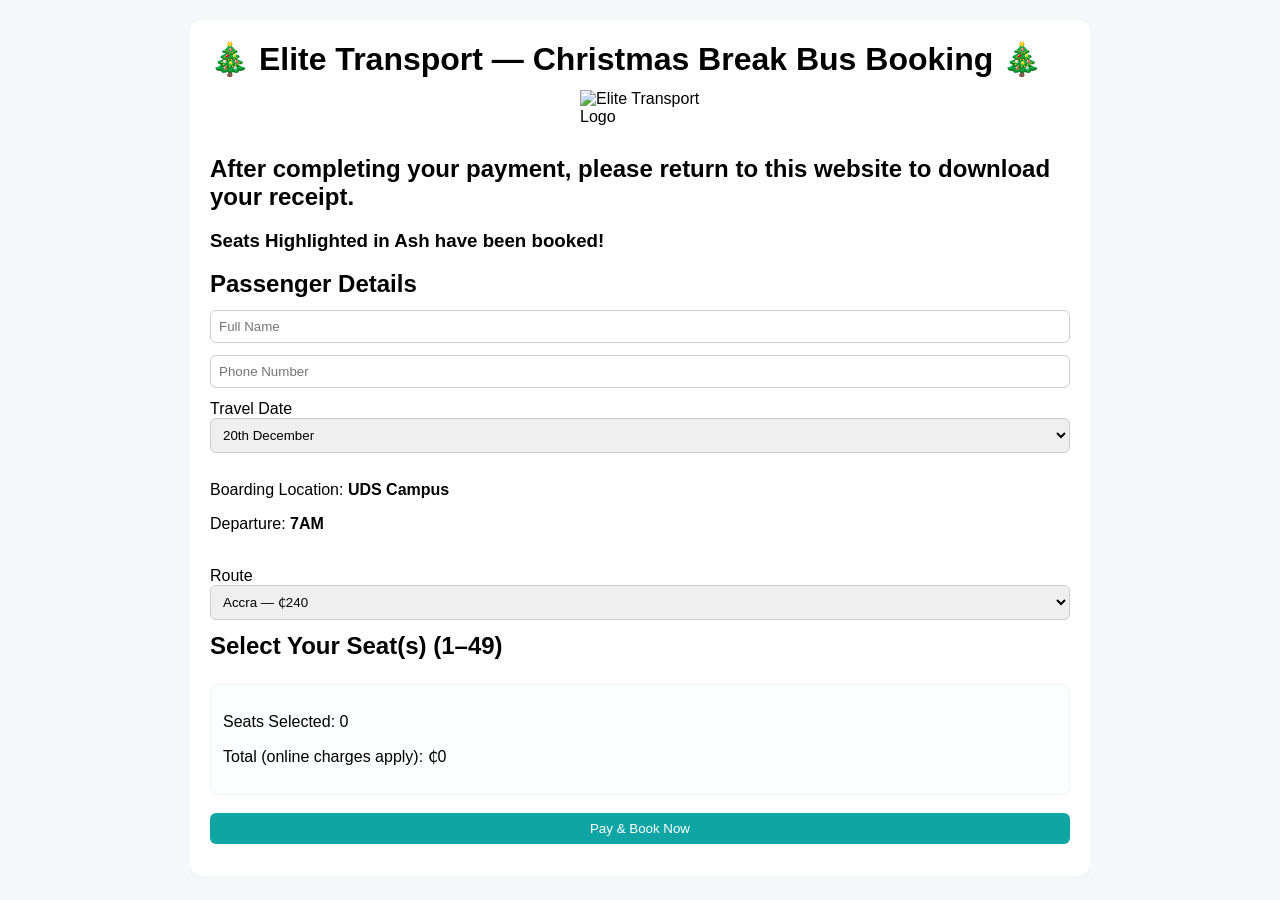
==== index.html @ e6664b06 "Update index.html" ====
<!DOCTYPE html>
<html lang="en">
<head>
<meta charset="UTF-8">
<meta name="viewport" content="width=device-width, initial-scale=1.0">
<title>Elite Transport — Christmas Break Bus Booking</title>

<!-- Favicon -->
<link rel="icon" type="image/png" href="https://i.ibb.co/Kty8MqP/ELITE-TRANSPORT.png">

<style>
/* ===== Base Styles ===== */
body {
  font-family: Arial, sans-serif;
  background: #f6f7fb;
  margin: 0;
  padding: 20px;
  color: black;
}

h1, h2 {
  margin: 0 0 12px 0;
  color: black;
}

.container-wrapper {
  position: relative;
  overflow: hidden;
  max-width: 900px;
  margin: auto;
}

.container {
  background: white;
  padding: 20px;
  border-radius: 12px;
  box-shadow: 0 4px 12px rgba(0,0,0,0.05);
}

/* ===== Inputs ===== */
input, select, button {
  padding: 8px;
  margin-bottom: 12px;
  border-radius: 6px;
  border: 1px solid #ccc;
  width: 100%;
  box-sizing: border-box;
}

button {
  background: #0ea5a4;
  color: white;
  border: none;
  cursor: pointer;
}

/* ===== Seat Map ===== */
.seatmap {
  display: grid;
  grid-template-columns: repeat(4, 50px);
  gap: 8px;
  margin-bottom: 12px;
}

.seat {
  width: 50px;
  height: 50px;
  background: #eef2ff;
  display: flex;
  align-items: center;
  justify-content: center;
  border-radius: 6px;
  cursor: pointer;
  user-select: none;
}

.seat.selected {
  background: #06b6d4;
  color: white;
}

.seat.taken {
  background: #111827;
  color: white;
  cursor: not-allowed;
  opacity: 0.7;
}

.aisle {
  width: 20px;
}

.summary {
  background: #fbfdff;
  padding: 12px;
  border-radius: 8px;
  border: 1px solid #eef2ff;
  margin-top: 12px;
}

/* ===== Modal ===== */
.modal {
  position: fixed;
  inset: 0;
  background: rgba(0,0,0,0.5);
  display: none;
  align-items: center;
  justify-content: center;
  z-index: 9999;
}

.modal-content {
  background: white;
  padding: 20px;
  border-radius: 10px;
  max-width: 400px;
  width: 90%;
  z-index: 10000;
}

.logo {
  display: block;
  margin: 0 auto 15px auto;
  width: 120px;
  height: 50px;
  object-fit: contain;
}

/* ===== Snowflakes ===== */
@keyframes snow {
  0% { transform: translateY(-10px) translateX(0); }
  50% { transform: translateY(50vh) translateX(var(--sway)); }
  100% { transform: translateY(100vh) translateX(0); }
}

.snowflake {
  position: absolute;
  top: -10px;
  color: white;
  animation-name: snow;
  animation-iteration-count: infinite;
  animation-timing-function: linear;
  pointer-events: none;
}
</style>

<script src="https://js.paystack.co/v1/inline.js"></script>

<!-- ===== Firebase + App Logic ===== -->
<script type="module">
import { initializeApp } from "https://www.gstatic.com/firebasejs/12.6.0/firebase-app.js";
import { getFirestore, doc, getDoc, setDoc, collection, addDoc, Timestamp } from "https://www.gstatic.com/firebasejs/12.6.0/firebase-firestore.js";

const firebaseConfig = {
  apiKey: "AIzaSyAemck6mdMNW_sripWUzM8WQjjrmLf69pQ",
  authDomain: "elite-travels.firebaseapp.com",
  projectId: "elite-travels",
  storageBucket: "elite-travels.firebasestorage.app",
  messagingSenderId: "501436168620",
  appId: "1:501436168620:web:f62aa5f9e8e6a4310a2209",
  measurementId: "G-26GGV75HV9"
};

const app = initializeApp(firebaseConfig);
const db = getFirestore(app);

/* ===== Route Prices ===== */
const ROUTE_PRICES = {
  "Accra": 245,
  "Kumasi": 143,
  "Sunyani": 143,
  "Takoradi": 245
};

const preBooked = {
  "Accra": [],
  "Kumasi": [],
  "Sunyani": [],
  "Takoradi": []
};

const seats = {};
const selected = new Set();

/* ===== DOM Elements ===== */
const seatmapEl = document.getElementById("seatmap");
const selectedCountEl = document.getElementById("selectedCount");
const totalEl = document.getElementById("total");
const modal = document.getElementById("modal");
const receiptBody = document.getElementById("receiptBody");

/* ===== Snowflakes ===== */
for (let i = 0; i < 50; i++) {
  const snow = document.createElement("div");
  snow.className = "snowflake";
  snow.textContent = "❄";
  snow.style.left = Math.random() * 100 + "vw";
  snow.style.fontSize = Math.random() * 20 + 10 + "px";
  snow.style.opacity = Math.random() * 0.8 + 0.2;
  snow.style.animationDuration = Math.random() * 10 + 5 + "s";
  snow.style.animationDelay = Math.random() * 10 + "s";
  snow.style.setProperty("--sway", Math.random() * 50 - 25 + "px");
  document.body.appendChild(snow);
}

/* ===== Build Seat Map ===== */
function buildSeats() {
  seatmapEl.innerHTML = "";
  for (let i = 1; i <= 49; i++) {
    seats[i] = seats[i] || { status: "free" };

    const div = document.createElement("div");
    div.className = "seat";
    div.dataset.id = i;
    div.textContent = i;

    div.addEventListener("click", () => {
      if (seats[i].status === "taken") return;

      if (selected.has(i)) {
        selected.delete(i);
      } else {
        selected.add(i);
      }

      refreshSeats();
      updateSummary();
    });

    seatmapEl.appendChild(div);

    if (i % 3 === 0 && i < 49) {
      const aisle = document.createElement("div");
      aisle.className = "aisle";
      seatmapEl.appendChild(aisle);
    }
  }
}

/* ===== Refresh Seats ===== */
async function refreshSeats() {
  const route = document.getElementById("route").value;
  const date = document.getElementById("date").value;

  let booked = preBooked[route] || [];

  const docId = `${route}_${date}`;
  const ref = doc(db, "bookings", docId);
  const snap = await getDoc(ref);

  if (snap.exists()) {
    booked = booked.concat(snap.data().seats || []);
  }

  document.querySelectorAll(".seat").forEach(el => {
    const id = parseInt(el.dataset.id);
    el.classList.remove("selected", "taken");

    if (selected.has(id)) el.classList.add("selected");
    if (booked.includes(id)) el.classList.add("taken");
  });
}

/* ===== Summary Update ===== */
function updateSummary() {
  const route = document.getElementById("route").value;
  const price = ROUTE_PRICES[route];

  selectedCountEl.textContent = selected.size;
  totalEl.textContent = (selected.size * price).toFixed(2);
}

/* ===== Save Booking ===== */
async function saveBooking(name, phone, route, date, seatsArr) {
  const docId = `${route}_${date}`;
  const docRef = doc(db, "bookings", docId);
  const snap = await getDoc(docRef);

  let currentSeats = snap.exists() ? snap.data().seats : [];
  const updatedSeats = [...new Set([...currentSeats, ...seatsArr])];

  await setDoc(docRef, { seats: updatedSeats });

  const bookingsCol = collection(db, "passengerBookings");

  await addDoc(bookingsCol, {
    name,
    phone,
    route,
    date,
    seats: seatsArr,
    timestamp: Timestamp.now(),
    paid: true
  });
}

/* ===== Event Listeners ===== */
document.getElementById("route").addEventListener("change", () => {
  selected.clear();
  refreshSeats();
  updateSummary();
});

document.getElementById("date").addEventListener("change", () => {
  selected.clear();
  refreshSeats();
  updateSummary();
});

/* ===== Paystack Handler ===== */
document.getElementById("book").addEventListener("click", () => {
  const name = document.getElementById("fullname").value.trim();
  const phone = document.getElementById("phone").value.trim();
  const date = document.getElementById("date").value;
  const route = document.getElementById("route").value;

  if (!name || !phone) return alert("Enter name and phone number");
  if (selected.size === 0) return alert("Select at least one seat");

  const seatsArr = Array.from(selected);
  const amount = seatsArr.length * ROUTE_PRICES[route] * 100;

  const handler = PaystackPop.setup({
    key: "pk_live_2e42734d3279ceccec9a2e3999dd52582b06d1e1",
    email: phone + "@example.com",
    amount: amount,
    currency: "GHS",
    ref: "ET" + Math.floor(Math.random() * 1000000000 + 1),

    metadata: {
      custom_fields: [
        { display_name: "Full Name", value: name },
        { display_name: "Phone", value: phone },
        { display_name: "Route", value: route },
        { display_name: "Seats", value: seatsArr.join(", ") }
      ]
    },

    callback: function () {
      saveBooking(name, phone, route, date, seatsArr).then(() => {
        const totalPrice = seatsArr.length * ROUTE_PRICES[route];

        receiptBody.innerHTML = `
          <p><strong>Passenger:</strong> ${name}</p>
          <p><strong>Phone:</strong> ${phone}</p>
          <p><strong>Boarding:</strong> UDS Campus</p>
          <p><strong>Date:</strong> ${date}</p>
          <p><strong>Route:</strong> ${route}</p>
          <p><strong>Seat Number(s):</strong> ${seatsArr.join(", ")}</p>
          <p><strong>Total Paid:</strong> ₵${totalPrice}</p>
          <p><em>Payment confirmed. Thank you for choosing Elite Transport!<br>
          Kindly screenshot your ticket.<br>
          Join our WhatsApp Group:
          <a href="https://chat.whatsapp.com/KcnxiUZdSLG5R7B3i97tRk" target="_blank">Click Here</a></em></p>
        `;

        modal.style.display = "flex";
        selected.clear();
        refreshSeats();
        updateSummary();
      });
    },

    onClose: function () {
      alert("Payment not completed");
    }
  });

  handler.openIframe();
});

/* ===== Close Modal ===== */
document.getElementById("closeModal").addEventListener("click", () => {
  modal.style.display = "none";
});

/* ===== Initialize Page ===== */
buildSeats();
refreshSeats();
updateSummary();
</script>
</head>

<body>
<div class="container-wrapper">
  <div class="container">

    <h1>🎄 Elite Transport — Christmas Break Bus Booking 🎄</h1>
    <img class="logo" src="https://i.ibb.co/Kty8MqP/ELITE-TRANSPORT.png" alt="Elite Transport Logo">

    <h2>After completing your payment, please return to this website to download your receipt.</h2>
    <h3>Seats Highlighted in Ash have been booked!</h3>

    <!-- Passenger Details -->
    <h2>Passenger Details</h2>

    <input type="text" id="fullname" placeholder="Full Name">
    <input type="text" id="phone" placeholder="Phone Number">

    <label>Travel Date</label>
    <select id="date">
      <option value="2025-12-20">20th December</option>
      <option value="2025-12-21">21st December</option>
    </select>

    <p>Boarding Location: <strong>UDS Campus</strong></p>
    <p>Departure: <strong>7AM</strong></p><br>

    <label>Route</label>
    <select id="route">
      <option value="Accra">Accra — ₵240</option>
      <option value="Kumasi">Kumasi — ₵140</option>
      <option value="Sunyani">Sunyani — ₵140</option>
      <option value="Takoradi">Takoradi/Cape Coast — ₵240</option>
    </select>

    <!-- Seat Selection -->
    <h2>Select Your Seat(s) (1–49)</h2>
    <div id="seatmap" class="seatmap"></div>

    <div class="summary">
      <p>Seats Selected: <span id="selectedCount">0</span></p>
      <p>Total (online charges apply): ₵<span id="total">0</span></p>
    </div>

    <br>
    <button id="book">Pay & Book Now</button>
  </div>
</div>

<!-- ===== Receipt Modal ===== -->
<div id="modal" class="modal">
  <div class="modal-content">
    <h2>Elite Transport — Booking Receipt</h2>
    <div id="receiptBody"></div>

    <button id="downloadBtn">Download Receipt</button>
    <button id="closeModal">Close</button>
  </div>
</div>

<!-- ===== PDF Generator ===== -->
<script src="https://cdnjs.cloudflare.com/ajax/libs/jspdf/2.5.1/jspdf.umd.min.js"></script>
<script>
document.getElementById("downloadBtn").addEventListener("click", () => {
  const { jsPDF } = window.jspdf;
  const pdf = new jsPDF();
  const content = document.getElementById("receiptBody").innerText;

  pdf.setFontSize(14);
  pdf.text("Elite Transport — Booking Receipt", 10, 10);

  pdf.setFontSize(12);
  const lines = pdf.splitTextToSize(content, 180);
  pdf.text(lines, 10, 20);

  pdf.save("Elite_Transport_Receipt.pdf");
});
</script>

</body>
</html>
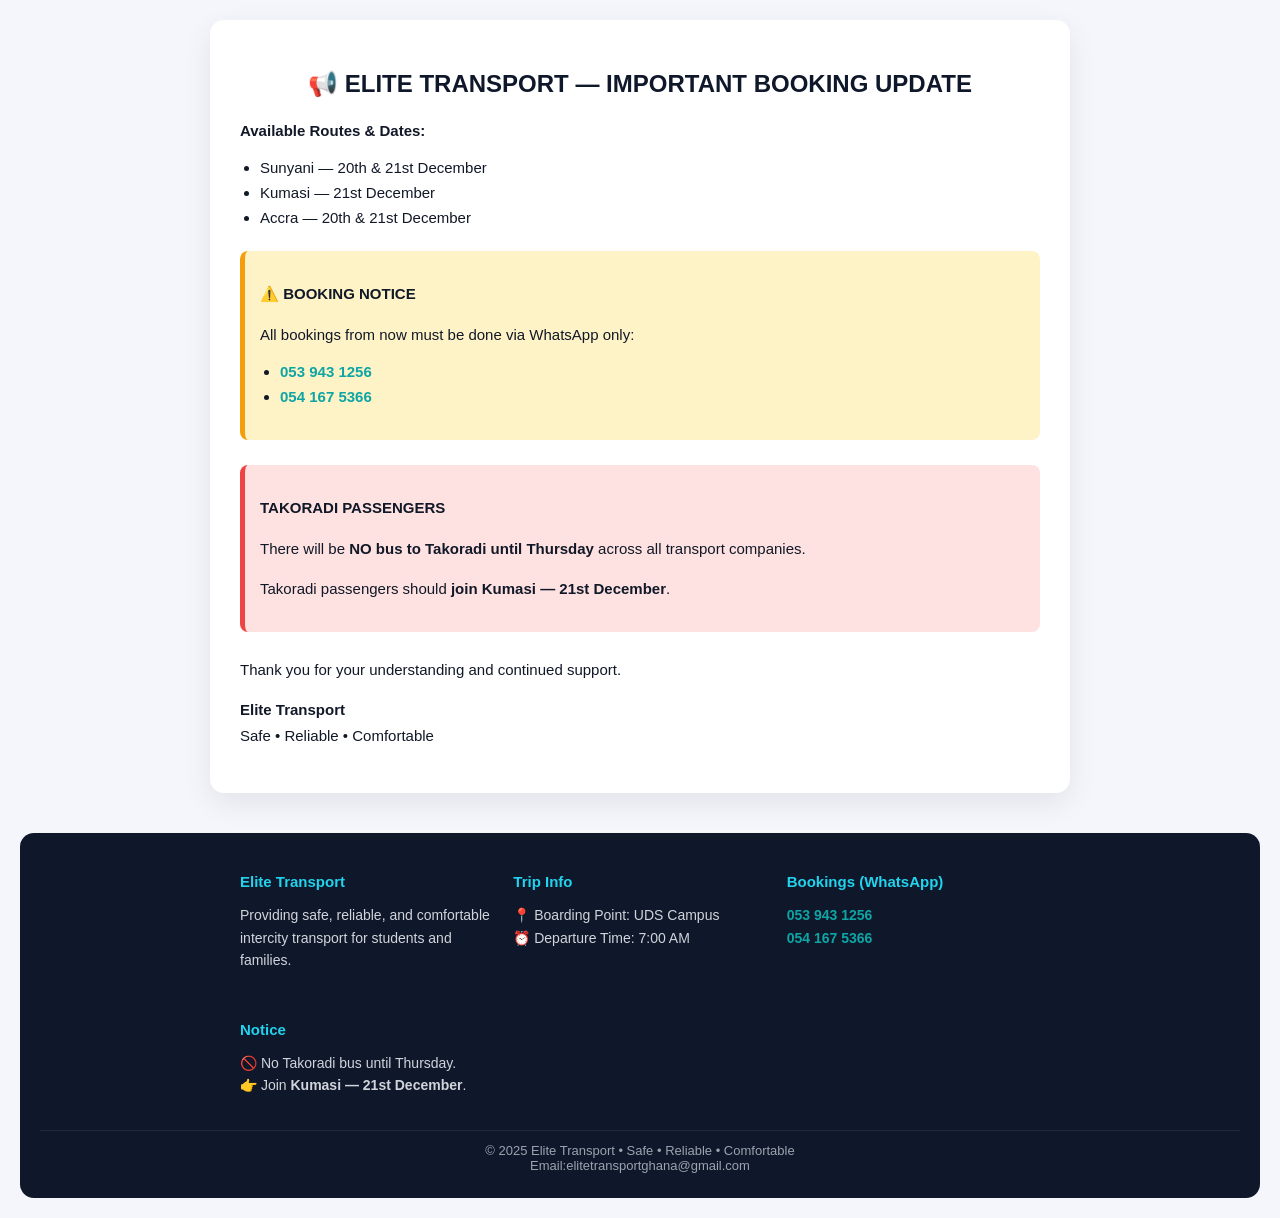
==== commit ba6a26b3: "Update index.html" ====
--- a/index.html
+++ b/index.html
@@ -1,462 +1,198 @@
 <!DOCTYPE html>
 <html lang="en">
 <head>
-<meta charset="UTF-8">
-<meta name="viewport" content="width=device-width, initial-scale=1.0">
-<title>Elite Transport — Christmas Break Bus Booking</title>
+  <meta charset="UTF-8">
+  <title>Elite Transport — Booking Update</title>
+  <meta name="viewport" content="width=device-width, initial-scale=1.0">
 
-<!-- Favicon -->
-<link rel="icon" type="image/png" href="https://i.ibb.co/Kty8MqP/ELITE-TRANSPORT.png">
+  <style>
+    body {
+      margin: 0;
+      font-family: Arial, sans-serif;
+      background: #f4f6fb;
+      color: #111827;
+      padding: 20px;
+    }
 
-<style>
-/* ===== Base Styles ===== */
-body {
-  font-family: Arial, sans-serif;
-  background: #f6f7fb;
-  margin: 0;
-  padding: 20px;
-  color: black;
-}
+    .container {
+      max-width: 800px;
+      margin: auto;
+      background: #ffffff;
+      padding: 30px;
+      border-radius: 14px;
+      box-shadow: 0 10px 30px rgba(0,0,0,0.08);
+    }
 
-h1, h2 {
-  margin: 0 0 12px 0;
-  color: black;
-}
+    h2 {
+      text-align: center;
+      color: #0f172a;
+      margin-bottom: 20px;
+    }
 
-.container-wrapper {
-  position: relative;
-  overflow: hidden;
-  max-width: 900px;
-  margin: auto;
-}
+    p {
+      font-size: 15px;
+      line-height: 1.7;
+    }
 
-.container {
-  background: white;
-  padding: 20px;
-  border-radius: 12px;
-  box-shadow: 0 4px 12px rgba(0,0,0,0.05);
-}
+    ul {
+      padding-left: 20px;
+      margin-bottom: 20px;
+    }
 
-/* ===== Inputs ===== */
-input, select, button {
-  padding: 8px;
-  margin-bottom: 12px;
-  border-radius: 6px;
-  border: 1px solid #ccc;
-  width: 100%;
-  box-sizing: border-box;
-}
+    li {
+      margin-bottom: 8px;
+      font-size: 15px;
+    }
 
-button {
-  background: #0ea5a4;
-  color: white;
-  border: none;
-  cursor: pointer;
-}
+    .notice {
+      background: #fef3c7;
+      border-left: 5px solid #f59e0b;
+      padding: 15px;
+      border-radius: 8px;
+      margin: 25px 0;
+    }
 
-/* ===== Seat Map ===== */
-.seatmap {
-  display: grid;
-  grid-template-columns: repeat(4, 50px);
-  gap: 8px;
-  margin-bottom: 12px;
-}
+    .warning {
+      background: #fee2e2;
+      border-left: 5px solid #ef4444;
+      padding: 15px;
+      border-radius: 8px;
+      margin: 25px 0;
+    }
 
-.seat {
-  width: 50px;
-  height: 50px;
-  background: #eef2ff;
-  display: flex;
-  align-items: center;
-  justify-content: center;
-  border-radius: 6px;
-  cursor: pointer;
-  user-select: none;
-}
+    a {
+      color: #0ea5a4;
+      font-weight: bold;
+      text-decoration: none;
+    }
 
-.seat.selected {
-  background: #06b6d4;
-  color: white;
-}
+    a:hover {
+      text-decoration: underline;
+    }
 
-.seat.taken {
-  background: #111827;
-  color: white;
-  cursor: not-allowed;
-  opacity: 0.7;
-}
+    footer {
+      margin-top: 40px;
+      background: #0f172a;
+      color: #e5e7eb;
+      padding: 25px 20px;
+      border-radius: 14px;
+    }
 
-.aisle {
-  width: 20px;
-}
+    .footer-content {
+      max-width: 800px;
+      margin: auto;
+      display: grid;
+      grid-template-columns: repeat(auto-fit, minmax(220px, 1fr));
+      gap: 20px;
+    }
 
-.summary {
-  background: #fbfdff;
-  padding: 12px;
-  border-radius: 8px;
-  border: 1px solid #eef2ff;
-  margin-top: 12px;
-}
+    footer h3 {
+      color: #22d3ee;
+      font-size: 15px;
+      margin-bottom: 10px;
+    }
 
-/* ===== Modal ===== */
-.modal {
-  position: fixed;
-  inset: 0;
-  background: rgba(0,0,0,0.5);
-  display: none;
-  align-items: center;
-  justify-content: center;
-  z-index: 9999;
-}
+    footer p {
+      font-size: 14px;
+      line-height: 1.6;
+      color: #d1d5db;
+    }
 
-.modal-content {
-  background: white;
-  padding: 20px;
-  border-radius: 10px;
-  max-width: 400px;
-  width: 90%;
-  z-index: 10000;
-}
-
-.logo {
-  display: block;
-  margin: 0 auto 15px auto;
-  width: 120px;
-  height: 50px;
-  object-fit: contain;
-}
-
-/* ===== Snowflakes ===== */
-@keyframes snow {
-  0% { transform: translateY(-10px) translateX(0); }
-  50% { transform: translateY(50vh) translateX(var(--sway)); }
-  100% { transform: translateY(100vh) translateX(0); }
-}
-
-.snowflake {
-  position: absolute;
-  top: -10px;
-  color: white;
-  animation-name: snow;
-  animation-iteration-count: infinite;
-  animation-timing-function: linear;
-  pointer-events: none;
-}
-</style>
-
-<script src="https://js.paystack.co/v1/inline.js"></script>
-
-<!-- ===== Firebase + App Logic ===== -->
-<script type="module">
-import { initializeApp } from "https://www.gstatic.com/firebasejs/12.6.0/firebase-app.js";
-import { getFirestore, doc, getDoc, setDoc, collection, addDoc, Timestamp } from "https://www.gstatic.com/firebasejs/12.6.0/firebase-firestore.js";
-
-const firebaseConfig = {
-  apiKey: "AIzaSyAemck6mdMNW_sripWUzM8WQjjrmLf69pQ",
-  authDomain: "elite-travels.firebaseapp.com",
-  projectId: "elite-travels",
-  storageBucket: "elite-travels.firebasestorage.app",
-  messagingSenderId: "501436168620",
-  appId: "1:501436168620:web:f62aa5f9e8e6a4310a2209",
-  measurementId: "G-26GGV75HV9"
-};
-
-const app = initializeApp(firebaseConfig);
-const db = getFirestore(app);
-
-/* ===== Route Prices ===== */
-const ROUTE_PRICES = {
-  "Accra": 245,
-  "Kumasi": 143,
-  "Sunyani": 143,
-  "Takoradi": 245
-};
-
-const preBooked = {
-  "Accra": [],
-  "Kumasi": [],
-  "Sunyani": [],
-  "Takoradi": []
-};
-
-const seats = {};
-const selected = new Set();
-
-/* ===== DOM Elements ===== */
-const seatmapEl = document.getElementById("seatmap");
-const selectedCountEl = document.getElementById("selectedCount");
-const totalEl = document.getElementById("total");
-const modal = document.getElementById("modal");
-const receiptBody = document.getElementById("receiptBody");
-
-/* ===== Snowflakes ===== */
-for (let i = 0; i < 50; i++) {
-  const snow = document.createElement("div");
-  snow.className = "snowflake";
-  snow.textContent = "❄";
-  snow.style.left = Math.random() * 100 + "vw";
-  snow.style.fontSize = Math.random() * 20 + 10 + "px";
-  snow.style.opacity = Math.random() * 0.8 + 0.2;
-  snow.style.animationDuration = Math.random() * 10 + 5 + "s";
-  snow.style.animationDelay = Math.random() * 10 + "s";
-  snow.style.setProperty("--sway", Math.random() * 50 - 25 + "px");
-  document.body.appendChild(snow);
-}
-
-/* ===== Build Seat Map ===== */
-function buildSeats() {
-  seatmapEl.innerHTML = "";
-  for (let i = 1; i <= 49; i++) {
-    seats[i] = seats[i] || { status: "free" };
-
-    const div = document.createElement("div");
-    div.className = "seat";
-    div.dataset.id = i;
-    div.textContent = i;
-
-    div.addEventListener("click", () => {
-      if (seats[i].status === "taken") return;
-
-      if (selected.has(i)) {
-        selected.delete(i);
-      } else {
-        selected.add(i);
-      }
-
-      refreshSeats();
-      updateSummary();
-    });
-
-    seatmapEl.appendChild(div);
-
-    if (i % 3 === 0 && i < 49) {
-      const aisle = document.createElement("div");
-      aisle.className = "aisle";
-      seatmapEl.appendChild(aisle);
+    .footer-bottom {
+      text-align: center;
+      margin-top: 20px;
+      font-size: 13px;
+      color: #9ca3af;
+      border-top: 1px solid #1f2937;
+      padding-top: 12px;
     }
-  }
-}
-
-/* ===== Refresh Seats ===== */
-async function refreshSeats() {
-  const route = document.getElementById("route").value;
-  const date = document.getElementById("date").value;
-
-  let booked = preBooked[route] || [];
-
-  const docId = `${route}_${date}`;
-  const ref = doc(db, "bookings", docId);
-  const snap = await getDoc(ref);
-
-  if (snap.exists()) {
-    booked = booked.concat(snap.data().seats || []);
-  }
-
-  document.querySelectorAll(".seat").forEach(el => {
-    const id = parseInt(el.dataset.id);
-    el.classList.remove("selected", "taken");
-
-    if (selected.has(id)) el.classList.add("selected");
-    if (booked.includes(id)) el.classList.add("taken");
-  });
-}
-
-/* ===== Summary Update ===== */
-function updateSummary() {
-  const route = document.getElementById("route").value;
-  const price = ROUTE_PRICES[route];
-
-  selectedCountEl.textContent = selected.size;
-  totalEl.textContent = (selected.size * price).toFixed(2);
-}
-
-/* ===== Save Booking ===== */
-async function saveBooking(name, phone, route, date, seatsArr) {
-  const docId = `${route}_${date}`;
-  const docRef = doc(db, "bookings", docId);
-  const snap = await getDoc(docRef);
-
-  let currentSeats = snap.exists() ? snap.data().seats : [];
-  const updatedSeats = [...new Set([...currentSeats, ...seatsArr])];
-
-  await setDoc(docRef, { seats: updatedSeats });
-
-  const bookingsCol = collection(db, "passengerBookings");
-
-  await addDoc(bookingsCol, {
-    name,
-    phone,
-    route,
-    date,
-    seats: seatsArr,
-    timestamp: Timestamp.now(),
-    paid: true
-  });
-}
-
-/* ===== Event Listeners ===== */
-document.getElementById("route").addEventListener("change", () => {
-  selected.clear();
-  refreshSeats();
-  updateSummary();
-});
-
-document.getElementById("date").addEventListener("change", () => {
-  selected.clear();
-  refreshSeats();
-  updateSummary();
-});
-
-/* ===== Paystack Handler ===== */
-document.getElementById("book").addEventListener("click", () => {
-  const name = document.getElementById("fullname").value.trim();
-  const phone = document.getElementById("phone").value.trim();
-  const date = document.getElementById("date").value;
-  const route = document.getElementById("route").value;
-
-  if (!name || !phone) return alert("Enter name and phone number");
-  if (selected.size === 0) return alert("Select at least one seat");
-
-  const seatsArr = Array.from(selected);
-  const amount = seatsArr.length * ROUTE_PRICES[route] * 100;
-
-  const handler = PaystackPop.setup({
-    key: "pk_live_2e42734d3279ceccec9a2e3999dd52582b06d1e1",
-    email: phone + "@example.com",
-    amount: amount,
-    currency: "GHS",
-    ref: "ET" + Math.floor(Math.random() * 1000000000 + 1),
-
-    metadata: {
-      custom_fields: [
-        { display_name: "Full Name", value: name },
-        { display_name: "Phone", value: phone },
-        { display_name: "Route", value: route },
-        { display_name: "Seats", value: seatsArr.join(", ") }
-      ]
-    },
-
-    callback: function () {
-      saveBooking(name, phone, route, date, seatsArr).then(() => {
-        const totalPrice = seatsArr.length * ROUTE_PRICES[route];
-
-        receiptBody.innerHTML = `
-          <p><strong>Passenger:</strong> ${name}</p>
-          <p><strong>Phone:</strong> ${phone}</p>
-          <p><strong>Boarding:</strong> UDS Campus</p>
-          <p><strong>Date:</strong> ${date}</p>
-          <p><strong>Route:</strong> ${route}</p>
-          <p><strong>Seat Number(s):</strong> ${seatsArr.join(", ")}</p>
-          <p><strong>Total Paid:</strong> ₵${totalPrice}</p>
-          <p><em>Payment confirmed. Thank you for choosing Elite Transport!<br>
-          Kindly screenshot your ticket.<br>
-          Join our WhatsApp Group:
-          <a href="https://chat.whatsapp.com/KcnxiUZdSLG5R7B3i97tRk" target="_blank">Click Here</a></em></p>
-        `;
-
-        modal.style.display = "flex";
-        selected.clear();
-        refreshSeats();
-        updateSummary();
-      });
-    },
-
-    onClose: function () {
-      alert("Payment not completed");
-    }
-  });
-
-  handler.openIframe();
-});
-
-/* ===== Close Modal ===== */
-document.getElementById("closeModal").addEventListener("click", () => {
-  modal.style.display = "none";
-});
-
-/* ===== Initialize Page ===== */
-buildSeats();
-refreshSeats();
-updateSummary();
-</script>
+  </style>
 </head>
 
 <body>
-<div class="container-wrapper">
+
   <div class="container">
+    <h2>📢 ELITE TRANSPORT — IMPORTANT BOOKING UPDATE</h2>
 
-    <h1>🎄 Elite Transport — Christmas Break Bus Booking 🎄</h1>
-    <img class="logo" src="https://i.ibb.co/Kty8MqP/ELITE-TRANSPORT.png" alt="Elite Transport Logo">
+    <p><strong>Available Routes & Dates:</strong></p>
+    <ul>
+      <li>Sunyani — 20th & 21st December</li>
+      <li>Kumasi — 21st December</li>
+      <li>Accra — 20th & 21st December</li>
+    </ul>
 
-    <h2>After completing your payment, please return to this website to download your receipt.</h2>
-    <h3>Seats Highlighted in Ash have been booked!</h3>
-
-    <!-- Passenger Details -->
-    <h2>Passenger Details</h2>
-
-    <input type="text" id="fullname" placeholder="Full Name">
-    <input type="text" id="phone" placeholder="Phone Number">
-
-    <label>Travel Date</label>
-    <select id="date">
-      <option value="2025-12-20">20th December</option>
-      <option value="2025-12-21">21st December</option>
-    </select>
-
-    <p>Boarding Location: <strong>UDS Campus</strong></p>
-    <p>Departure: <strong>7AM</strong></p><br>
-
-    <label>Route</label>
-    <select id="route">
-      <option value="Accra">Accra — ₵240</option>
-      <option value="Kumasi">Kumasi — ₵140</option>
-      <option value="Sunyani">Sunyani — ₵140</option>
-      <option value="Takoradi">Takoradi/Cape Coast — ₵240</option>
-    </select>
-
-    <!-- Seat Selection -->
-    <h2>Select Your Seat(s) (1–49)</h2>
-    <div id="seatmap" class="seatmap"></div>
-
-    <div class="summary">
-      <p>Seats Selected: <span id="selectedCount">0</span></p>
-      <p>Total (online charges apply): ₵<span id="total">0</span></p>
+    <div class="notice">
+      <p><strong>⚠️ BOOKING NOTICE</strong></p>
+      <p>
+        All bookings from now must be done via WhatsApp only:
+      </p>
+      <ul>
+        <li><a href="https://wa.me/233539431256">053 943 1256</a></li>
+        <li><a href="https://wa.me/233541675366">054 167 5366</a></li>
+      </ul>
     </div>
 
-    <br>
-    <button id="book">Pay & Book Now</button>
+    <div class="warning">
+      <p><strong>TAKORADI PASSENGERS</strong></p>
+      <p>
+        There will be <strong>NO bus to Takoradi until Thursday</strong> across all transport companies.
+      </p>
+      <p>
+        Takoradi passengers should <strong>join Kumasi — 21st December</strong>.
+      </p>
+    </div>
+
+    <p>
+      Thank you for your understanding and continued support.
+    </p>
+
+    <p>
+      <strong>Elite Transport</strong><br>
+      Safe • Reliable • Comfortable
+    </p>
   </div>
-</div>
 
-<!-- ===== Receipt Modal ===== -->
-<div id="modal" class="modal">
-  <div class="modal-content">
-    <h2>Elite Transport — Booking Receipt</h2>
-    <div id="receiptBody"></div>
+  <footer>
+    <div class="footer-content">
 
-    <button id="downloadBtn">Download Receipt</button>
-    <button id="closeModal">Close</button>
-  </div>
-</div>
+      <div>
+        <h3>Elite Transport</h3>
+        <p>
+          Providing safe, reliable, and comfortable intercity transport for students and families.
+        </p>
+      </div>
 
-<!-- ===== PDF Generator ===== -->
-<script src="https://cdnjs.cloudflare.com/ajax/libs/jspdf/2.5.1/jspdf.umd.min.js"></script>
-<script>
-document.getElementById("downloadBtn").addEventListener("click", () => {
-  const { jsPDF } = window.jspdf;
-  const pdf = new jsPDF();
-  const content = document.getElementById("receiptBody").innerText;
+      <div>
+        <h3>Trip Info</h3>
+        <p>
+          📍 Boarding Point: UDS Campus<br>
+          ⏰ Departure Time: 7:00 AM
+        </p>
+      </div>
 
-  pdf.setFontSize(14);
-  pdf.text("Elite Transport — Booking Receipt", 10, 10);
+      <div>
+        <h3>Bookings (WhatsApp)</h3>
+        <p>
+          <a href="https://wa.me/233539431256">053 943 1256</a><br>
+          <a href="https://wa.me/233541675366">054 167 5366</a>
+        </p>
+      </div>
 
-  pdf.setFontSize(12);
-  const lines = pdf.splitTextToSize(content, 180);
-  pdf.text(lines, 10, 20);
+      <div>
+        <h3>Notice</h3>
+        <p>
+          🚫 No Takoradi bus until Thursday.<br>
+          👉 Join <strong>Kumasi — 21st December</strong>.
+        </p>
+      </div>
 
-  pdf.save("Elite_Transport_Receipt.pdf");
-});
-</script>
+    </div>
+
+    <div class="footer-bottom">
+      © 2025 Elite Transport • Safe • Reliable • Comfortable <br>
+      Email:elitetransportghana@gmail.com
+    </div>
+  </footer>
 
 </body>
 </html>
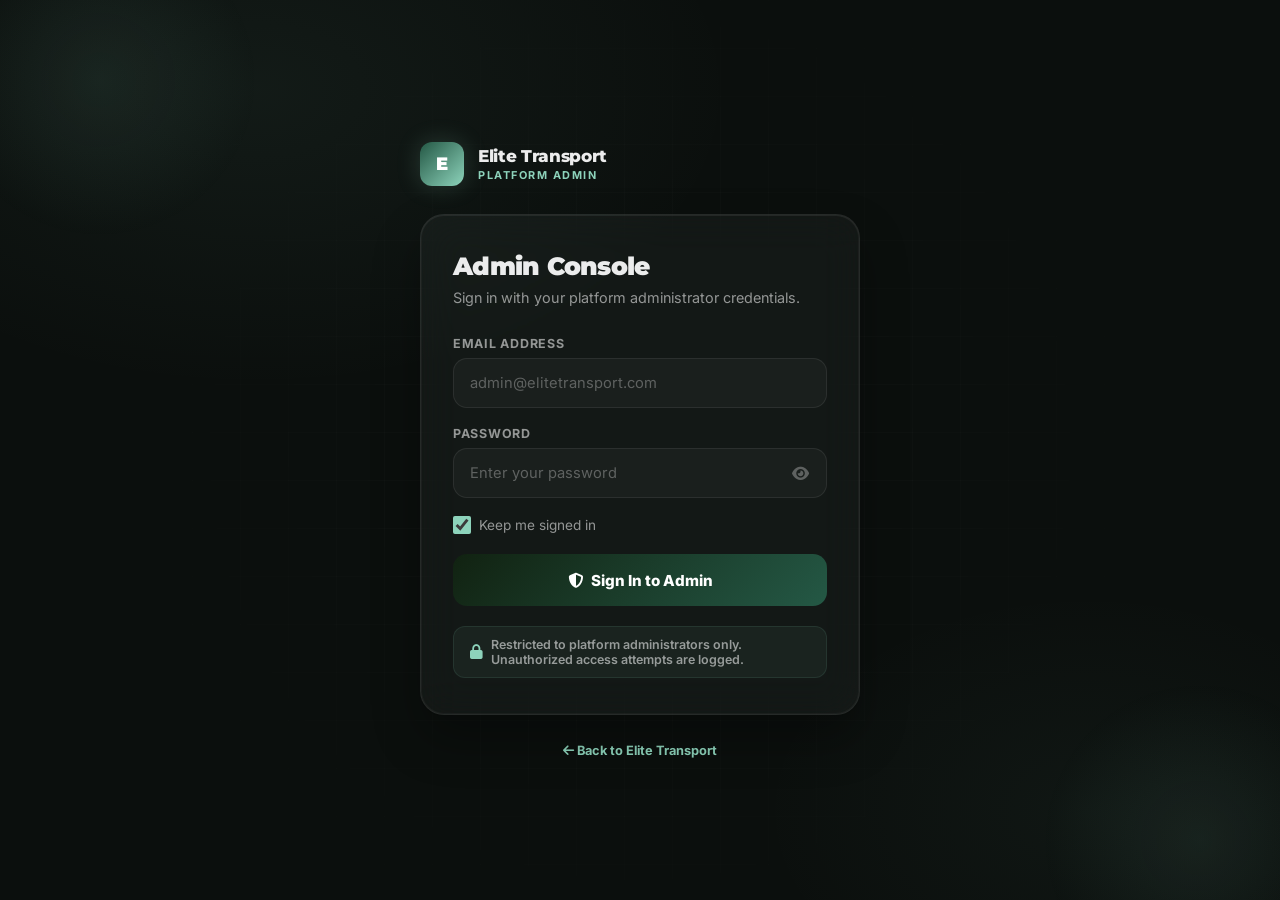
==== commit 66b2a3f2: "Add files via upload" ====
--- a/index.html
+++ b/index.html
@@ -1,198 +1,789 @@
 <!DOCTYPE html>
 <html lang="en">
 <head>
-  <meta charset="UTF-8">
-  <title>Elite Transport — Booking Update</title>
-  <meta name="viewport" content="width=device-width, initial-scale=1.0">
-
-  <style>
-    body {
-      margin: 0;
-      font-family: Arial, sans-serif;
-      background: #f4f6fb;
-      color: #111827;
-      padding: 20px;
-    }
-
-    .container {
-      max-width: 800px;
-      margin: auto;
-      background: #ffffff;
-      padding: 30px;
-      border-radius: 14px;
-      box-shadow: 0 10px 30px rgba(0,0,0,0.08);
-    }
-
-    h2 {
-      text-align: center;
-      color: #0f172a;
-      margin-bottom: 20px;
-    }
-
-    p {
-      font-size: 15px;
-      line-height: 1.7;
-    }
-
-    ul {
-      padding-left: 20px;
-      margin-bottom: 20px;
-    }
-
-    li {
-      margin-bottom: 8px;
-      font-size: 15px;
-    }
-
-    .notice {
-      background: #fef3c7;
-      border-left: 5px solid #f59e0b;
-      padding: 15px;
-      border-radius: 8px;
-      margin: 25px 0;
-    }
-
-    .warning {
-      background: #fee2e2;
-      border-left: 5px solid #ef4444;
-      padding: 15px;
-      border-radius: 8px;
-      margin: 25px 0;
-    }
-
-    a {
-      color: #0ea5a4;
-      font-weight: bold;
-      text-decoration: none;
-    }
-
-    a:hover {
-      text-decoration: underline;
-    }
-
-    footer {
-      margin-top: 40px;
-      background: #0f172a;
-      color: #e5e7eb;
-      padding: 25px 20px;
-      border-radius: 14px;
-    }
-
-    .footer-content {
-      max-width: 800px;
-      margin: auto;
-      display: grid;
-      grid-template-columns: repeat(auto-fit, minmax(220px, 1fr));
-      gap: 20px;
-    }
-
-    footer h3 {
-      color: #22d3ee;
-      font-size: 15px;
-      margin-bottom: 10px;
-    }
-
-    footer p {
-      font-size: 14px;
-      line-height: 1.6;
-      color: #d1d5db;
-    }
-
-    .footer-bottom {
-      text-align: center;
-      margin-top: 20px;
-      font-size: 13px;
-      color: #9ca3af;
-      border-top: 1px solid #1f2937;
-      padding-top: 12px;
-    }
-  </style>
+  <meta charset="UTF-8" />
+  <meta name="viewport" content="width=device-width, initial-scale=1.0" />
+  <meta name="robots" content="noindex, nofollow" />
+  <meta name="theme-color" content="#1e3a5f" />
+  <title>Elite Transport | Marketplace Admin</title>
+  <link rel="stylesheet" href="../style.css?v=11" />
+  <link rel="stylesheet" href="../landing.css?v=15" />
+  <link rel="stylesheet" href="../find-bus.css?v=8" />
+  <link rel="stylesheet" href="../checkout.css?v=10" />
+  <link rel="stylesheet" href="../dashboard-booking.css?v=1" />
+  <link rel="preconnect" href="https://fonts.googleapis.com" />
+  <link rel="preconnect" href="https://fonts.gstatic.com" crossorigin />
+  <link rel="stylesheet" href="https://fonts.googleapis.com/css2?family=Manrope:wght@400;500;600;700;800&family=Sora:wght@600;700;800&display=swap" />
+  <link rel="stylesheet" href="./admin.css?v=7" />
+  <link rel="stylesheet" href="https://cdnjs.cloudflare.com/ajax/libs/font-awesome/6.4.0/css/all.min.css" />
 </head>
-
-<body>
-
-  <div class="container">
-    <h2>📢 ELITE TRANSPORT — IMPORTANT BOOKING UPDATE</h2>
-
-    <p><strong>Available Routes & Dates:</strong></p>
-    <ul>
-      <li>Sunyani — 20th & 21st December</li>
-      <li>Kumasi — 21st December</li>
-      <li>Accra — 20th & 21st December</li>
-    </ul>
-
-    <div class="notice">
-      <p><strong>⚠️ BOOKING NOTICE</strong></p>
-      <p>
-        All bookings from now must be done via WhatsApp only:
-      </p>
-      <ul>
-        <li><a href="https://wa.me/233539431256">053 943 1256</a></li>
-        <li><a href="https://wa.me/233541675366">054 167 5366</a></li>
-      </ul>
+<body class="landing-page admin-page">
+  <div class="admin-shell">
+    <aside class="admin-sidebar">
+      <div class="admin-sidebar__header">
+        <a href="../index.html" class="admin-sidebar__brand" aria-label="Elite Transport home">
+          <span class="admin-sidebar__brand-mark">
+            <img src="../ELITE TRANSPORT.png" alt="Elite Transport" />
+          </span>
+          <span class="admin-sidebar__brand-copy">
+            <strong>Elite Transport</strong>
+            <span>Marketplace Admin</span>
+          </span>
+        </a>
+      </div>
+
+      <section class="admin-sidebar__section" aria-label="Primary admin navigation">
+        <span class="admin-sidebar__label">Governance</span>
+        <nav class="admin-sidebar__nav" aria-label="Admin sections">
+          <button class="admin-side-nav__item active" data-tab="overview" type="button"><i class="fa-solid fa-chart-pie"></i><span>Overview</span></button>
+          <button class="admin-side-nav__item" data-tab="bookings" type="button"><i class="fa-solid fa-ticket"></i><span>Bookings</span></button>
+          <button class="admin-side-nav__item" data-tab="trips" type="button"><i class="fa-solid fa-route"></i><span>Trips</span></button>
+          <button class="admin-side-nav__item" data-tab="reference" type="button"><i class="fa-solid fa-database"></i><span>Reference</span></button>
+          <button class="admin-side-nav__item" data-tab="operators" type="button"><i class="fa-solid fa-building"></i><span>Operators</span></button>
+          <button class="admin-side-nav__item" data-tab="commissions" type="button"><i class="fa-solid fa-coins"></i><span>Commissions</span></button>
+        </nav>
+      </section>
+
+      <section class="admin-sidebar__summary" aria-label="Admin scope summary">
+        <span class="admin-sidebar__summary-eyebrow">Scope</span>
+        <strong>Payments, onboarding, reference data, and commissions stay under platform control.</strong>
+        <p>Trips are now visible here for platform oversight, while trip edits, check-in, and notifications remain inside each operator workspace.</p>
+      </section>
+    </aside>
+
+    <div class="admin-workspace">
+      <header class="admin-topbar">
+        <div class="admin-topbar__title-group">
+          <span class="admin-topbar__eyebrow">Marketplace governance</span>
+          <div class="admin-topbar__title">Platform Control Room</div>
+        </div>
+
+        <div class="admin-topbar__actions">
+          <span class="admin-topbar__pill admin-topbar__pill--live">System online</span>
+          <span class="admin-topbar__pill admin-topbar__pill--profile" id="admin-user-chip">Loading admin profile...</span>
+          <span class="admin-navbar__chip" id="admin-sync-chip">Syncing dashboard...</span>
+          <a id="back-link" class="admin-topbar__link" href="../index.html">Back to App</a>
+          <button type="button" class="admin-navbar__logout" id="admin-logout-btn" title="Sign out"><i class="fa-solid fa-right-from-bracket"></i></button>
+        </div>
+      </header>
+
+      <main class="admin-main">
+        <section class="container admin-page-summary">
+          <div class="admin-page-summary__intro">
+            <span class="admin-card__eyebrow">Overview</span>
+            <h1>Marketplace overview</h1>
+            <p id="admin-meta">Loading dashboard snapshot...</p>
+          </div>
+          <div class="admin-page-summary__signals">
+            <span class="admin-page-summary__signal">Operator onboarding</span>
+            <span class="admin-page-summary__signal">Commission control</span>
+            <span class="admin-page-summary__signal">Reference integrity</span>
+          </div>
+        </section>
+
+        <section class="container admin-kpi-strip" aria-label="Marketplace metrics">
+          <article class="admin-kpi">
+            <span class="admin-kpi__icon"><i class="fa-solid fa-ticket"></i></span>
+            <div class="admin-kpi__content">
+              <span>Bookings in view</span>
+              <strong id="m-total-bookings">-</strong>
+            </div>
+          </article>
+          <article class="admin-kpi">
+            <span class="admin-kpi__icon admin-kpi__icon--blue"><i class="fa-solid fa-road"></i></span>
+            <div class="admin-kpi__content">
+              <span>Routes</span>
+              <strong id="m-total-routes">-</strong>
+            </div>
+          </article>
+          <article class="admin-kpi">
+            <span class="admin-kpi__icon admin-kpi__icon--amber"><i class="fa-solid fa-bus"></i></span>
+            <div class="admin-kpi__content">
+              <span>Buses</span>
+              <strong id="m-total-buses">-</strong>
+            </div>
+          </article>
+          <article class="admin-kpi">
+            <span class="admin-kpi__icon admin-kpi__icon--violet"><i class="fa-solid fa-coins"></i></span>
+            <div class="admin-kpi__content">
+              <span>Revenue (GHS)</span>
+              <strong id="m-total-revenue">-</strong>
+            </div>
+          </article>
+        </section>
+
+        <section class="container admin-content">
+      <section class="tab-panel active" data-panel="overview">
+        <div class="admin-overview-grid">
+          <section class="card admin-card admin-card--primary">
+            <div class="admin-card__head">
+              <div>
+                <span class="admin-card__eyebrow">Marketplace pulse</span>
+                <h2>Upcoming bookings and revenue snapshot</h2>
+              </div>
+              <span class="admin-card__badge">Live admin feed</span>
+            </div>
+            <p class="admin-section-copy">Monitor marketplace volume first, then drop into operator governance and payout actions only when the data tells you to.</p>
+            <p id="admin-overview-copy" class="meta">Filter upcoming trips, watch revenue move, and spot the routes that need attention.</p>
+            <form id="filters-form" class="filters admin-filters">
+              <label>Route<select id="f-route"><option value="">All routes</option></select></label>
+              <label>Date From<input id="f-date-from" type="date" /></label>
+              <label>Date To<input id="f-date-to" type="date" /></label>
+              <label>Status
+                <select id="f-status">
+                  <option value="">All active</option>
+                  <option value="confirmed">Confirmed</option>
+                  <option value="pending">Pending</option>
+                  <option value="cancelled">Cancelled</option>
+                </select>
+              </label>
+              <div class="filter-actions">
+                <button type="submit">Apply</button>
+                <button type="button" id="reset-filters" class="btn-light">Reset</button>
+              </div>
+            </form>
+            <div class="admin-overview-note-strip">Use the route, date, and status filters to narrow the public marketplace view before drilling into operators, passengers, or settlement activity.</div>
+          </section>
+
+          <aside class="card admin-card admin-card--side">
+            <div class="admin-card__head">
+              <div>
+                <span class="admin-card__eyebrow">Plan focus</span>
+                <h2>Marketplace guardrails</h2>
+              </div>
+            </div>
+            <div class="admin-notes">
+              <article>
+                <strong>Platform owns</strong>
+                <p>Search, ranking, payments, promotions, and the legal framework stay platform-controlled.</p>
+              </article>
+              <article>
+                <strong>Operators own</strong>
+                <p>Their own fleet, routes, schedules, and support contacts. Everything else is restricted.</p>
+              </article>
+              <article>
+                <strong>Reference data</strong>
+                <p>Dispatch centers and municipalities can now be maintained from inside the admin panel.</p>
+              </article>
+            </div>
+          </aside>
+        </div>
+
+        <section class="admin-dual-grid">
+          <section class="card">
+            <div class="admin-card__head">
+              <div>
+                <span class="admin-card__eyebrow">Tenant boundaries</span>
+                <h2>Operational ownership</h2>
+              </div>
+            </div>
+            <div id="overview-active-trips" class="trip-list" data-trip-slot="active"></div>
+          </section>
+
+          <section class="card">
+            <div class="admin-card__head">
+              <div>
+                <span class="admin-card__eyebrow">Governance workflow</span>
+                <h2>Where the platform steps in</h2>
+              </div>
+            </div>
+            <div id="overview-recent-trips" class="trip-list" data-trip-slot="recent">Loading...</div>
+          </section>
+        </section>
+      </section>
+
+      <section class="tab-panel" data-panel="bookings">
+        <section class="card admin-card admin-card--primary">
+          <div class="admin-card__head">
+            <div>
+              <span class="admin-card__eyebrow">Internal booking desk</span>
+              <h2>Marketplace-assisted bookings</h2>
+            </div>
+          </div>
+          <p class="admin-section-copy">Search live departures, lock seats, assign passenger names, and confirm cash, MoMo, or card bookings without sending staff through the public checkout flow.</p>
+          <div id="admin-booking-desk"></div>
+        </section>
+
+        <section class="card admin-card">
+          <div class="admin-card__head">
+            <div>
+              <span class="admin-card__eyebrow">Current filtered feed</span>
+              <h2>Bookings in this admin view</h2>
+            </div>
+          </div>
+          <div class="admin-table-shell">
+            <table class="admin-table">
+              <thead>
+                <tr>
+                  <th>Passenger</th>
+                  <th>Operator</th>
+                  <th>Route</th>
+                  <th>Departure</th>
+                  <th>Seat</th>
+                  <th>Amount</th>
+                  <th>Method</th>
+                </tr>
+              </thead>
+              <tbody id="admin-bookings-table-body">
+                <tr><td colspan="7">Loading bookings...</td></tr>
+              </tbody>
+            </table>
+          </div>
+        </section>
+      </section>
+
+      <section class="tab-panel" data-panel="manual">
+        <section class="card admin-card">
+          <div class="admin-card__head">
+            <div>
+              <span class="admin-card__eyebrow">Marketplace action</span>
+              <h2>Manual booking (no Paystack)</h2>
+            </div>
+          </div>
+          <div class="manual-booking-layout">
+            <div>
+              <div class="meta">Select route and bus</div>
+              <div id="manual-route-list" class="manual-route-list">Loading routes...</div>
+            </div>
+            <div>
+              <div id="manual-selected-summary" class="manual-summary">No bus selected.</div>
+              <div class="meta" style="margin-top:8px;">Seat map</div>
+              <div id="manual-seatmap" class="admin-seatmap"></div>
+            </div>
+          </div>
+          <form id="manual-form" class="manual-grid admin-form-grid">
+            <input id="m-first" placeholder="First name" required />
+            <input id="m-last" placeholder="Last name" required />
+            <input id="m-email" type="email" placeholder="Email" required />
+            <input id="m-phone" placeholder="Phone" required />
+            <input id="m-nok-name" placeholder="Next of kin name" />
+            <input id="m-nok-phone" placeholder="Next of kin phone" />
+            <input id="m-seat" placeholder="Selected seat" readonly required />
+            <input id="m-price" type="number" min="0" step="0.01" placeholder="Price paid (optional)" />
+            <button type="submit">Create Booking</button>
+          </form>
+        </section>
+      </section>
+
+      <section class="tab-panel" data-panel="fleet">
+        <div class="admin-overview-grid">
+          <section class="card admin-card admin-card--primary">
+            <div class="admin-card__head">
+              <div>
+                <span class="admin-card__eyebrow">Fleet setup</span>
+                <h2>Add a new bus</h2>
+              </div>
+            </div>
+            <form id="add-bus-form" class="manual-grid admin-form-grid">
+              <input id="b-name" placeholder="Bus name" required />
+              <input id="b-plate" placeholder="Plate number" />
+              <select id="b-route" required><option value="">Select route</option></select>
+              <input id="b-capacity" type="number" min="1" placeholder="Capacity" required />
+              <input id="b-available" type="number" min="0" placeholder="Seats available" />
+              <input id="b-price" type="number" min="0" step="0.01" placeholder="Default price" />
+              <input id="b-amenities" placeholder="Amenities (comma-separated: AC, WiFi, USB)" />
+              <button type="submit">Add Bus</button>
+            </form>
+          </section>
+
+          <aside class="card admin-card admin-card--side">
+            <div class="admin-card__head">
+              <div>
+                <span class="admin-card__eyebrow">Fleet snapshot</span>
+                <h2>Current buses</h2>
+              </div>
+              <span class="pill" id="fleet-count-pill">0 buses</span>
+            </div>
+            <div id="fleet-list" class="fleet-list">Loading fleet...</div>
+          </aside>
+        </div>
+
+        <!-- Edit Bus Modal -->
+        <div class="admin-modal-backdrop" id="edit-bus-modal" hidden>
+          <div class="admin-modal">
+            <div class="admin-modal__head">
+              <h3>Edit Bus</h3>
+              <button type="button" class="admin-modal__close" data-close-modal="edit-bus-modal"><i class="fa-solid fa-xmark"></i></button>
+            </div>
+            <form id="edit-bus-form" class="admin-form-grid" style="grid-template-columns: 1fr 1fr;">
+              <input type="hidden" id="eb-id" />
+              <input id="eb-name" placeholder="Bus name" required />
+              <input id="eb-plate" placeholder="Plate number" />
+              <select id="eb-route" required><option value="">Select route</option></select>
+              <input id="eb-capacity" type="number" min="1" placeholder="Capacity" required />
+              <input id="eb-available" type="number" min="0" placeholder="Seats available" />
+              <input id="eb-price" type="number" min="0" step="0.01" placeholder="Default price" />
+              <input id="eb-amenities" placeholder="Amenities (comma-separated)" style="grid-column: 1/-1;" />
+              <button type="submit" style="grid-column: 1/-1;">Save Changes</button>
+            </form>
+          </div>
+        </div>
+      </section>
+
+      <section class="tab-panel" data-panel="trips">
+        <div class="admin-overview-grid" hidden>
+          <section class="card admin-card admin-card--primary">
+            <div class="admin-card__head">
+              <div>
+                <span class="admin-card__eyebrow">Trip assignment</span>
+                <h2>Create a new trip</h2>
+              </div>
+            </div>
+            <form id="create-trip-form" class="manual-grid admin-form-grid">
+              <select id="t-route" required><option value="">Select route</option></select>
+              <select id="t-bus" required><option value="">Select available bus</option></select>
+              <input id="t-date" type="date" />
+              <input id="t-time" type="time" />
+              <input id="t-price" type="number" min="0" step="0.01" placeholder="Trip price (optional)" />
+              <select id="t-cancel-policy">
+                <option value="flexible">Flexible cancellation</option>
+                <option value="moderate">Moderate (24h before)</option>
+                <option value="strict">Strict (non-refundable)</option>
+              </select>
+              <input id="t-luggage" placeholder="Luggage policy (e.g. 1 bag + 1 carry-on)" />
+              <textarea id="t-description" placeholder="Trip description (optional)" rows="2" style="grid-column: 1/-1;"></textarea>
+              <textarea id="t-instructions" placeholder="Departure instructions (e.g. Report 30 mins early at...)" rows="2" style="grid-column: 1/-1;"></textarea>
+              <button type="submit">Create Trip</button>
+            </form>
+          </section>
+
+          <aside class="card admin-card admin-card--side">
+            <div class="admin-card__head">
+              <div>
+                <span class="admin-card__eyebrow">Trip policies</span>
+                <h2>Trip control</h2>
+              </div>
+            </div>
+            <div class="admin-notes">
+              <article>
+                <strong>Cancellation policies</strong>
+                <p><strong>Flexible</strong> — Full refund anytime. <strong>Moderate</strong> — Full refund if cancelled 24h before. <strong>Strict</strong> — Non-refundable.</p>
+              </article>
+              <article>
+                <strong>Rest stops</strong>
+                <p>Add rest/food stops to any trip from the trip's action menu. Passengers see stops on their ticket.</p>
+              </article>
+              <article>
+                <strong>SMS notifications</strong>
+                <p>Send departure reminders, delay notices, or cancellation messages to trip passengers from the SMS Center tab.</p>
+              </article>
+            </div>
+          </aside>
+        </div>
+
+        <section class="card admin-card">
+          <div class="admin-card__head">
+            <div>
+              <span class="admin-card__eyebrow">Read-only oversight</span>
+              <h2>Trips across the marketplace</h2>
+            </div>
+          </div>
+          <p class="meta">Review live and recent trips, assigned drivers, passenger load, boarding progress, payment mix, and revenue without changing operator-owned operations.</p>
+          <div class="manifest-stats" id="admin-trip-summary">
+            <article class="metric"><span>Active trips</span><strong id="at-active">—</strong></article>
+            <article class="metric"><span>Visible trips</span><strong id="at-visible">—</strong></article>
+            <article class="metric"><span>Booked passengers</span><strong id="at-booked">—</strong></article>
+            <article class="metric"><span>Boarded</span><strong id="at-boarded">—</strong></article>
+            <article class="metric"><span>Revenue</span><strong id="at-revenue">—</strong></article>
+          </div>
+        </section>
+
+        <section class="card">
+          <div class="admin-card__head">
+            <div>
+              <span class="admin-card__eyebrow">Operations</span>
+              <h2>Live trips</h2>
+            </div>
+          </div>
+          <div id="active-trips" class="trip-list"></div>
+        </section>
+
+        <section class="card">
+          <div class="admin-card__head">
+            <div>
+              <span class="admin-card__eyebrow">Archive</span>
+              <h2>Recent trips</h2>
+            </div>
+          </div>
+          <div id="recent-trips" class="trip-list">Loading...</div>
+        </section>
+
+        <section class="card admin-card">
+          <div class="admin-card__head">
+            <div>
+              <span class="admin-card__eyebrow">Passenger roster</span>
+              <h2>Trip manifest overview</h2>
+            </div>
+            <div class="manifest-trip-selector">
+              <select id="manifest-trip-select"><option value="">Select a trip</option></select>
+              <button type="button" id="manifest-refresh-btn" class="btn-light"><i class="fa-solid fa-arrows-rotate"></i></button>
+            </div>
+          </div>
+
+          <div class="manifest-stats" id="manifest-stats">
+            <article class="metric"><span>Confirmed</span><strong id="ms-confirmed">—</strong></article>
+            <article class="metric"><span>Boarded</span><strong id="ms-boarded">—</strong></article>
+            <article class="metric"><span>Capacity</span><strong id="ms-capacity">—</strong></article>
+            <article class="metric"><span>Remaining</span><strong id="ms-remaining">—</strong></article>
+          </div>
+
+          <div id="manifest-passengers" class="manifest-passenger-list">
+            <div class="meta">Select a trip to view the manifest.</div>
+          </div>
+        </section>
+
+        <!-- Edit Trip Modal -->
+        <div class="admin-modal-backdrop" id="edit-trip-modal" hidden>
+          <div class="admin-modal" style="max-width: 640px;">
+            <div class="admin-modal__head">
+              <h3>Edit Trip Details</h3>
+              <button type="button" class="admin-modal__close" data-close-modal="edit-trip-modal"><i class="fa-solid fa-xmark"></i></button>
+            </div>
+            <form id="edit-trip-form" class="admin-form-grid" style="grid-template-columns: 1fr 1fr;">
+              <input type="hidden" id="et-id" />
+              <input id="et-date" type="date" />
+              <input id="et-time" type="time" />
+              <input id="et-price" type="number" min="0" step="0.01" placeholder="Price" />
+              <select id="et-cancel-policy">
+                <option value="flexible">Flexible cancellation</option>
+                <option value="moderate">Moderate (24h before)</option>
+                <option value="strict">Strict (non-refundable)</option>
+              </select>
+              <input id="et-luggage" placeholder="Luggage policy" style="grid-column: 1/-1;" />
+              <textarea id="et-description" placeholder="Trip description" rows="2" style="grid-column: 1/-1;"></textarea>
+              <textarea id="et-instructions" placeholder="Departure instructions" rows="2" style="grid-column: 1/-1;"></textarea>
+              <div style="grid-column: 1/-1; border-top: 1px solid rgba(17,34,17,0.06); padding-top: 14px;">
+                <div class="admin-card__eyebrow" style="margin-bottom: 8px;">Reschedule (optional)</div>
+              </div>
+              <input id="et-revised-date" type="date" placeholder="New date" />
+              <input id="et-revised-time" type="time" placeholder="New time" />
+              <button type="submit" style="grid-column: 1/-1;">Save Changes</button>
+            </form>
+
+            <div style="margin-top: 18px; border-top: 1px solid rgba(17,34,17,0.06); padding-top: 14px;">
+              <div class="admin-card__head" style="margin-bottom: 10px;">
+                <div><span class="admin-card__eyebrow">Rest stops</span><h2 style="font-size:1rem;">Manage rest/food stops</h2></div>
+                <button type="button" class="admin-card__badge admin-card__badge--action" id="add-rest-stop-btn">+ Add Stop</button>
+              </div>
+              <div id="rest-stops-list" class="reference-list" style="max-height: 240px;">No rest stops yet.</div>
+              <form id="add-rest-stop-form" class="admin-form-grid" style="grid-template-columns: 1fr 1fr; margin-top: 10px; display: none;">
+                <input id="rs-name" placeholder="Stop name (e.g. Kumasi Rest Stop)" required />
+                <input id="rs-time" placeholder="Estimated time (e.g. 10:30 AM)" />
+                <input id="rs-duration" type="number" min="5" placeholder="Duration (minutes)" value="15" />
+                <input id="rs-notes" placeholder="Notes (e.g. Food available)" />
+                <button type="submit" style="grid-column: 1/-1;">Add Rest Stop</button>
+              </form>
+            </div>
+          </div>
+        </div>
+
+        <!-- Cancel Trip Modal -->
+        <div class="admin-modal-backdrop" id="cancel-trip-modal" hidden>
+          <div class="admin-modal">
+            <div class="admin-modal__head">
+              <h3><i class="fa-solid fa-triangle-exclamation" style="color:#991b1b;"></i> Cancel Trip</h3>
+              <button type="button" class="admin-modal__close" data-close-modal="cancel-trip-modal"><i class="fa-solid fa-xmark"></i></button>
+            </div>
+            <p class="meta" id="cancel-trip-info">This will cancel the trip and notify all confirmed passengers via SMS.</p>
+            <form id="cancel-trip-form" class="admin-form-grid" style="grid-template-columns: 1fr;">
+              <input type="hidden" id="ct-id" />
+              <textarea id="ct-reason" placeholder="Cancellation reason (passengers will see this)" rows="3" required></textarea>
+              <textarea id="ct-message" placeholder="Custom SMS message (optional — leave blank for default)" rows="3"></textarea>
+              <button type="submit" style="background: #991b1b;">Cancel Trip &amp; Notify Passengers</button>
+            </form>
+          </div>
+        </div>
+      </section>
+
+      <!-- ── Verify tab ── -->
+      <section class="tab-panel" data-panel="verify">
+        <div class="admin-overview-grid">
+          <section class="card admin-card admin-card--primary">
+            <div class="admin-card__head">
+              <div>
+                <span class="admin-card__eyebrow">Boarding verification</span>
+                <h2>Look up &amp; verify a booking</h2>
+              </div>
+            </div>
+            <form id="verify-form" class="verify-form">
+              <div class="admin-login-field">
+                <label for="verify-ref">Booking reference or scan code</label>
+                <input type="text" id="verify-ref" placeholder="e.g. ELT-ABC123 or 12345678" required />
+              </div>
+              <button type="submit" class="admin-login-submit">Verify Booking</button>
+            </form>
+
+            <div id="verify-result" class="verify-result" hidden>
+              <div class="verify-result__status" id="verify-status"></div>
+              <div class="verify-result__details" id="verify-details"></div>
+              <button type="button" class="admin-login-submit" id="verify-checkin-btn" hidden>
+                <i class="fa-solid fa-check-circle"></i> Mark as Boarded
+              </button>
+            </div>
+          </section>
+
+          <aside class="card admin-card admin-card--side">
+            <div class="admin-card__head">
+              <div>
+                <span class="admin-card__eyebrow">How it works</span>
+                <h2>Scan &amp; verify</h2>
+              </div>
+            </div>
+            <div class="admin-notes">
+              <article>
+                <strong>Barcode scan</strong>
+                <p>Scan the barcode on a passenger's ticket. The numeric code will be used to look up their booking.</p>
+              </article>
+              <article>
+                <strong>Reference lookup</strong>
+                <p>Enter the booking reference (e.g. ELT-ABC123) to verify the passenger's ticket.</p>
+              </article>
+              <article>
+                <strong>Boarding</strong>
+                <p>Once verified, mark the passenger as boarded. This updates the live manifest in real-time.</p>
+              </article>
+            </div>
+          </aside>
+        </div>
+      </section>
+
+      <!-- ── SMS Center tab ── -->
+      <section class="tab-panel" data-panel="sms">
+        <div class="admin-overview-grid">
+          <section class="card admin-card admin-card--primary">
+            <div class="admin-card__head">
+              <div>
+                <span class="admin-card__eyebrow">Communications</span>
+                <h2>SMS Center</h2>
+              </div>
+            </div>
+
+            <!-- Send to trip passengers -->
+            <div class="sms-mode-tabs">
+              <button type="button" class="sms-mode-btn active" data-sms-mode="trip">Trip passengers</button>
+              <button type="button" class="sms-mode-btn" data-sms-mode="individual">Individual</button>
+              <button type="button" class="sms-mode-btn" data-sms-mode="announcement">Announcement</button>
+            </div>
+
+            <div class="sms-panel active" data-sms-panel="trip">
+              <form id="sms-trip-form" class="admin-form-grid" style="grid-template-columns: 1fr 1fr;">
+                <select id="sms-trip-select" required style="grid-column:1/-1;"><option value="">Select a trip</option></select>
+                <textarea id="sms-trip-msg" placeholder="Message to all passengers on this trip..." rows="4" required style="grid-column:1/-1;"></textarea>
+                <div style="grid-column: 1/-1; display: flex; gap: 8px; align-items: center;">
+                  <span class="meta" style="margin:0;" id="sms-trip-char-count">0 / 160 chars</span>
+                  <button type="submit" style="margin-left:auto;"><i class="fa-solid fa-paper-plane"></i> Send to All Trip Passengers</button>
+                </div>
+              </form>
+            </div>
+
+            <div class="sms-panel" data-sms-panel="individual">
+              <form id="sms-individual-form" class="admin-form-grid" style="grid-template-columns: 1fr 1fr;">
+                <input id="sms-ind-phone" type="tel" placeholder="Phone number (+233...)" required />
+                <input id="sms-ind-name" placeholder="Recipient name (optional)" />
+                <textarea id="sms-ind-msg" placeholder="Your message..." rows="4" required style="grid-column:1/-1;"></textarea>
+                <button type="submit" style="grid-column: 1/-1;"><i class="fa-solid fa-paper-plane"></i> Send SMS</button>
+              </form>
+            </div>
+
+            <div class="sms-panel" data-sms-panel="announcement">
+              <form id="sms-announce-form" class="admin-form-grid" style="grid-template-columns: 1fr 1fr;">
+                <input id="ann-title" placeholder="Announcement title" required />
+                <select id="ann-target" required>
+                  <option value="all">All confirmed passengers</option>
+                  <option value="trip">Specific trip</option>
+                  <option value="route">Specific route</option>
+                </select>
+                <select id="ann-trip-id" style="display:none;"><option value="">Select trip</option></select>
+                <select id="ann-route-id" style="display:none;"><option value="">Select route</option></select>
+                <textarea id="ann-message" placeholder="Announcement message..." rows="4" required style="grid-column:1/-1;"></textarea>
+                <button type="submit" style="grid-column: 1/-1;"><i class="fa-solid fa-bullhorn"></i> Broadcast Announcement</button>
+              </form>
+            </div>
+          </section>
+
+          <aside class="card admin-card admin-card--side">
+            <div class="admin-card__head">
+              <div>
+                <span class="admin-card__eyebrow">SMS history</span>
+                <h2>Recent messages</h2>
+              </div>
+              <button type="button" class="btn-light" id="sms-refresh-logs"><i class="fa-solid fa-arrows-rotate"></i></button>
+            </div>
+            <div id="sms-logs-list" class="reference-list" style="max-height:520px;">Loading SMS logs...</div>
+          </aside>
+        </div>
+      </section>
+
+      <!-- ── Email tab ── -->
+      <section class="tab-panel" data-panel="email">
+        <div class="admin-overview-grid">
+          <section class="card admin-card admin-card--primary">
+            <div class="admin-card__head">
+              <div>
+                <span class="admin-card__eyebrow">Email management</span>
+                <h2>Compose &amp; send email</h2>
+              </div>
+            </div>
+            <form id="email-compose-form" class="admin-form-grid" style="grid-template-columns: 1fr 1fr;">
+              <input id="email-to" type="email" placeholder="Recipient email" required />
+              <input id="email-subject" placeholder="Subject" required />
+              <textarea id="email-body" placeholder="Email body..." rows="6" required style="grid-column:1/-1;"></textarea>
+              <button type="submit" style="grid-column: 1/-1;"><i class="fa-solid fa-paper-plane"></i> Send Email</button>
+            </form>
+          </section>
+
+          <aside class="card admin-card admin-card--side">
+            <div class="admin-card__head">
+              <div>
+                <span class="admin-card__eyebrow">Inbox</span>
+                <h2>Recent emails</h2>
+              </div>
+              <button type="button" class="btn-light" id="email-refresh-inbox"><i class="fa-solid fa-arrows-rotate"></i></button>
+            </div>
+            <div id="email-inbox-list" class="reference-list" style="max-height:520px;">Loading emails...</div>
+          </aside>
+        </div>
+      </section>
+
+      <section class="tab-panel" data-panel="passengers">
+        <section class="card admin-card">
+          <div class="admin-card__head">
+            <div>
+              <span class="admin-card__eyebrow">Customer view</span>
+              <h2>Passenger details by route</h2>
+            </div>
+          </div>
+          <div id="route-groups" class="route-groups">Loading upcoming bookings...</div>
+        </section>
+      </section>
+
+      <section class="tab-panel" data-panel="reference">
+        <div class="admin-overview-grid">
+          <section class="card admin-card admin-card--primary">
+            <div class="admin-card__head">
+              <div>
+                <span class="admin-card__eyebrow">Reference data</span>
+                <h2>Dispatch centers</h2>
+              </div>
+            </div>
+            <form id="dispatch-center-form" class="manual-grid admin-form-grid">
+              <input id="dispatch-center-name" placeholder="Dispatch center name" required />
+              <input id="dispatch-center-region" placeholder="Region (optional)" />
+              <button type="submit">Add Dispatch Center</button>
+            </form>
+            <div id="dispatch-center-list" class="reference-list">Loading dispatch centers...</div>
+          </section>
+
+          <section class="card admin-card admin-card--primary">
+            <div class="admin-card__head">
+              <div>
+                <span class="admin-card__eyebrow">Reference data</span>
+                <h2>Municipalities</h2>
+              </div>
+            </div>
+            <form id="municipality-form" class="manual-grid admin-form-grid">
+              <input id="municipality-name" placeholder="Municipality name" required />
+              <input id="municipality-region" placeholder="Region (optional)" />
+              <input id="municipality-capital" placeholder="Capital (optional)" />
+              <button type="submit">Add Municipality</button>
+            </form>
+            <div id="municipality-list" class="reference-list">Loading municipalities...</div>
+          </section>
+        </div>
+      </section>
+
+      <section class="tab-panel" data-panel="operators">
+        <div class="admin-overview-grid">
+          <section class="card admin-card admin-card--primary">
+            <div class="admin-card__head">
+              <div>
+                <span class="admin-card__eyebrow">SaaS marketplace</span>
+                <h2>Operator management</h2>
+              </div>
+              <button id="btn-add-operator" class="admin-card__badge admin-card__badge--action">+ New operator</button>
+            </div>
+            <p class="admin-section-copy">Review onboarding status, marketplace contribution, and support readiness for each operator before changing access.</p>
+            <div id="operators-list" class="operator-grid">Loading operators...</div>
+          </section>
+
+          <aside class="card admin-card admin-card--side">
+            <div class="admin-card__head">
+              <div>
+                <span class="admin-card__eyebrow">Onboard operator</span>
+                <h2>Add new operator</h2>
+              </div>
+            </div>
+            <form id="add-operator-form" class="manual-grid admin-form-grid">
+              <input id="op-name" placeholder="Operator name" required />
+              <input id="op-slug" placeholder="URL slug (e.g. vip-jeoun)" required />
+              <input id="op-email" type="email" placeholder="Support email" />
+              <input id="op-phone" placeholder="Support phone" />
+              <input id="op-city" placeholder="City" />
+              <input id="op-region" placeholder="Region" />
+              <input id="op-commission" type="number" min="0" max="1" step="0.01" placeholder="Commission rate (e.g. 0.08)" />
+              <textarea id="op-description" placeholder="Short description" rows="3"></textarea>
+              <button type="submit">Create Operator</button>
+            </form>
+          </aside>
+        </div>
+      </section>
+
+      <section class="tab-panel" data-panel="commissions">
+        <section class="card admin-card">
+          <div class="admin-card__head">
+            <div>
+              <span class="admin-card__eyebrow">Financial</span>
+              <h2>Commission overview</h2>
+            </div>
+          </div>
+          <p class="admin-section-copy">Compare collected fares, platform share, settled payouts, and remaining operator balances in one place.</p>
+          <div id="commissions-summary" class="metric-grid admin-metric-grid">Loading commission data...</div>
+          <div id="commissions-table" class="reference-list" style="margin-top:1.5rem;"></div>
+        </section>
+
+        <div class="admin-overview-grid" style="margin-top:2rem;">
+          <section class="card admin-card admin-card--primary">
+            <div class="admin-card__head">
+              <div>
+                <span class="admin-card__eyebrow">Settlements</span>
+                <h2>Record payout</h2>
+              </div>
+            </div>
+            <form id="payout-form" class="manual-grid admin-form-grid">
+              <select id="pay-operator" required><option value="">Select operator</option></select>
+              <input id="pay-amount" type="number" min="0" step="0.01" placeholder="Payout amount (GHS)" required />
+              <input id="pay-from" type="date" required />
+              <input id="pay-to" type="date" required />
+              <textarea id="pay-notes" placeholder="Notes (optional)" rows="2"></textarea>
+              <button type="submit">Record Payout</button>
+            </form>
+          </section>
+
+          <aside class="card admin-card admin-card--side">
+            <div class="admin-card__head">
+              <div>
+                <span class="admin-card__eyebrow">History</span>
+                <h2>Recent payouts</h2>
+              </div>
+            </div>
+            <div id="payouts-list" class="reference-list">Loading payouts...</div>
+          </aside>
+        </div>
+      </section>
+        </section>
+      </main>
     </div>
-
-    <div class="warning">
-      <p><strong>TAKORADI PASSENGERS</strong></p>
-      <p>
-        There will be <strong>NO bus to Takoradi until Thursday</strong> across all transport companies.
-      </p>
-      <p>
-        Takoradi passengers should <strong>join Kumasi — 21st December</strong>.
-      </p>
-    </div>
-
-    <p>
-      Thank you for your understanding and continued support.
-    </p>
-
-    <p>
-      <strong>Elite Transport</strong><br>
-      Safe • Reliable • Comfortable
-    </p>
   </div>
 
-  <footer>
-    <div class="footer-content">
-
-      <div>
-        <h3>Elite Transport</h3>
-        <p>
-          Providing safe, reliable, and comfortable intercity transport for students and families.
-        </p>
-      </div>
-
-      <div>
-        <h3>Trip Info</h3>
-        <p>
-          📍 Boarding Point: UDS Campus<br>
-          ⏰ Departure Time: 7:00 AM
-        </p>
-      </div>
-
-      <div>
-        <h3>Bookings (WhatsApp)</h3>
-        <p>
-          <a href="https://wa.me/233539431256">053 943 1256</a><br>
-          <a href="https://wa.me/233541675366">054 167 5366</a>
-        </p>
-      </div>
-
-      <div>
-        <h3>Notice</h3>
-        <p>
-          🚫 No Takoradi bus until Thursday.<br>
-          👉 Join <strong>Kumasi — 21st December</strong>.
-        </p>
-      </div>
-
-    </div>
-
-    <div class="footer-bottom">
-      © 2025 Elite Transport • Safe • Reliable • Comfortable <br>
-      Email:elitetransportghana@gmail.com
-    </div>
-  </footer>
-
+  <div id="toast" class="toast"></div>
+  <script>
+    // Auth gate — redirect to admin login if no valid token
+    (function () {
+      const token = localStorage.getItem('authToken') || sessionStorage.getItem('authToken');
+      if (!token) { window.location.replace('./login.html'); }
+    })();
+  </script>
+  <script src="../dashboard-booking.js?v=1"></script>
+  <script src="./admin.js?v=6"></script>
 </body>
 </html>
--- a/admin.css
+++ b/admin.css
@@ -0,0 +1,3211 @@
+@import url('https://fonts.googleapis.com/css2?family=Manrope:wght@400;500;600;700;800&family=Sora:wght@600;700;800&display=swap');
+
+* { box-sizing: border-box; }
+
+:root {
+  --admin-green-950: #112211;
+  --admin-green-900: #1a2f28;
+  --admin-green-800: #214535;
+  --admin-green-700: #3c6f5d;
+  --admin-mint-500: #8dd3bb;
+  --admin-mint-300: #bfe4d8;
+  --admin-mint-100: #ebf6f2;
+  --admin-surface: rgba(255, 255, 255, 0.96);
+  --admin-line: rgba(17, 34, 17, 0.08);
+  --admin-text: #112211;
+  --admin-text-soft: rgba(17, 34, 17, 0.68);
+  --admin-shadow: 0 18px 42px rgba(16, 24, 40, 0.08);
+  --admin-shadow-soft: 0 8px 22px rgba(16, 24, 40, 0.05);
+}
+
+body.admin-page {
+  background:
+    radial-gradient(960px 520px at 0% -8%, rgba(141, 211, 187, 0.22), rgba(141, 211, 187, 0) 58%),
+    radial-gradient(720px 420px at 100% 0%, rgba(141, 211, 187, 0.16), rgba(141, 211, 187, 0) 60%),
+    linear-gradient(180deg, #fcfdfd 0%, #f7fbf9 100%);
+  color: var(--admin-text);
+}
+
+body.admin-page .container {
+  width: min(calc(100% - 32px), 1240px);
+}
+
+body.admin-page h1,
+body.admin-page h2,
+body.admin-page h3,
+body.admin-page h4,
+body.admin-page h5,
+body.admin-page h6 {
+  color: var(--admin-green-950);
+}
+
+.admin-main {
+  padding-top: 24px;
+  padding-bottom: 64px;
+}
+
+.admin-navbar {
+  background: rgba(255, 255, 255, 0.96);
+  border-bottom: 1px solid rgba(17, 34, 17, 0.06);
+  backdrop-filter: blur(18px);
+}
+
+.admin-navbar__shell {
+  min-height: 90px;
+  gap: 18px;
+}
+
+.admin-navbar__center {
+  justify-self: center;
+  display: grid;
+  gap: 4px;
+  text-align: center;
+}
+
+.admin-navbar__eyebrow {
+  color: var(--admin-green-700);
+  font-size: 0.78rem;
+  font-weight: 800;
+  letter-spacing: 0.12em;
+  text-transform: uppercase;
+}
+
+.admin-navbar__chip,
+.admin-status-pill {
+  display: inline-flex;
+  align-items: center;
+  justify-content: center;
+  gap: 8px;
+  min-height: 40px;
+  padding: 0 14px;
+  border-radius: 999px;
+  border: 1px solid rgba(17, 34, 17, 0.08);
+  background: #ffffff;
+  color: var(--admin-green-900);
+  font-size: 0.88rem;
+  font-weight: 700;
+  box-shadow: var(--admin-shadow-soft);
+}
+
+.admin-status-pill--soft {
+  background: var(--admin-mint-100);
+  border-color: rgba(141, 211, 187, 0.5);
+}
+
+.admin-navbar__actions {
+  justify-self: end;
+  display: inline-flex;
+  align-items: center;
+  gap: 10px;
+}
+
+.admin-navbar__link {
+  color: var(--admin-green-950);
+}
+
+.admin-hero {
+  display: grid;
+  grid-template-columns: minmax(0, 1.25fr) minmax(330px, 0.75fr);
+  gap: 20px;
+  align-items: stretch;
+  margin-bottom: 22px;
+}
+
+.admin-hero__copy,
+.admin-hero__panel {
+  border-radius: 24px;
+  border: 1px solid rgba(17, 34, 17, 0.06);
+  background: rgba(255, 255, 255, 0.94);
+  box-shadow: var(--admin-shadow);
+}
+
+.admin-hero__copy {
+  padding: 34px;
+}
+
+.admin-hero__eyebrow {
+  display: inline-flex;
+  margin-bottom: 14px;
+  color: var(--admin-green-700);
+  font-size: 0.8rem;
+  font-weight: 800;
+  letter-spacing: 0.12em;
+  text-transform: uppercase;
+}
+
+.admin-hero__copy h1 {
+  margin: 0;
+  max-width: 720px;
+  font-size: clamp(2.2rem, 4vw, 3.3rem);
+  line-height: 1.06;
+  letter-spacing: -0.04em;
+}
+
+.admin-hero__copy p {
+  margin-top: 16px;
+  max-width: 760px;
+  color: var(--admin-text-soft);
+  font-size: 1.02rem;
+}
+
+.admin-hero__pills {
+  margin-top: 22px;
+  display: flex;
+  flex-wrap: wrap;
+  gap: 10px;
+}
+
+.admin-hero__panel {
+  padding: 22px;
+  display: grid;
+  gap: 14px;
+  align-content: start;
+}
+
+.admin-hero__panel-head {
+  display: flex;
+  justify-content: space-between;
+  align-items: center;
+  color: var(--admin-green-950);
+  font-weight: 800;
+}
+
+.admin-hero__panel-actions {
+  display: grid;
+  grid-template-columns: repeat(2, minmax(0, 1fr));
+  gap: 10px;
+}
+
+.admin-hero__action,
+.tab-btn {
+  border: 1px solid rgba(17, 34, 17, 0.08);
+  border-radius: 14px;
+  background: #ffffff;
+  color: var(--admin-green-950);
+  font-family: inherit;
+  font-size: 0.92rem;
+  font-weight: 800;
+  cursor: pointer;
+  transition: transform 0.18s ease, box-shadow 0.18s ease, background-color 0.18s ease, color 0.18s ease, border-color 0.18s ease;
+}
+
+.admin-hero__action {
+  min-height: 54px;
+  padding: 0 14px;
+  text-align: left;
+  box-shadow: var(--admin-shadow-soft);
+}
+
+.admin-hero__action:hover,
+.tab-btn:hover {
+  transform: translateY(-1px);
+  border-color: rgba(141, 211, 187, 0.8);
+  box-shadow: 0 14px 28px rgba(16, 24, 40, 0.08);
+}
+
+.admin-hero__panel-note {
+  padding: 14px 16px;
+  border-radius: 16px;
+  background: linear-gradient(180deg, rgba(235, 246, 242, 0.92), rgba(255, 255, 255, 0.98));
+  border: 1px solid rgba(141, 211, 187, 0.46);
+  color: var(--admin-text-soft);
+  line-height: 1.45;
+}
+
+.admin-tab-strip {
+  display: flex;
+  flex-wrap: wrap;
+  gap: 10px;
+  margin-bottom: 18px;
+}
+
+.tab-btn {
+  min-height: 48px;
+  padding: 0 18px;
+}
+
+.tab-btn.active {
+  background: #112211;
+  color: #ffffff;
+  border-color: #112211;
+}
+
+.admin-content {
+  display: grid;
+  gap: 18px;
+}
+
+.tab-panel {
+  display: none;
+}
+
+.tab-panel.active {
+  display: grid;
+  gap: 18px;
+}
+
+.card {
+  background: var(--admin-surface);
+  border: 1px solid var(--admin-line);
+  border-radius: 24px;
+  padding: 22px;
+  box-shadow: var(--admin-shadow);
+}
+
+.admin-card--primary,
+.admin-card--side {
+  min-height: 100%;
+}
+
+.admin-card__head {
+  display: flex;
+  justify-content: space-between;
+  align-items: start;
+  gap: 14px;
+  margin-bottom: 14px;
+}
+
+.admin-card__eyebrow {
+  display: inline-flex;
+  margin-bottom: 6px;
+  color: var(--admin-green-700);
+  font-size: 0.76rem;
+  font-weight: 800;
+  letter-spacing: 0.12em;
+  text-transform: uppercase;
+}
+
+.admin-card__head h2,
+.card h2 {
+  margin: 0;
+  font-size: clamp(1.1rem, 1.7vw, 1.45rem);
+  letter-spacing: -0.03em;
+}
+
+.admin-card__badge {
+  display: inline-flex;
+  align-items: center;
+  min-height: 36px;
+  padding: 0 12px;
+  border-radius: 999px;
+  background: var(--admin-mint-100);
+  color: var(--admin-green-900);
+  border: 1px solid rgba(141, 211, 187, 0.45);
+  font-size: 0.82rem;
+  font-weight: 800;
+  white-space: nowrap;
+}
+
+.meta {
+  margin: 0 0 12px 0;
+  color: var(--admin-text-soft);
+  font-size: 0.95rem;
+}
+
+.admin-overview-grid {
+  display: grid;
+  grid-template-columns: minmax(0, 1.35fr) minmax(290px, 0.65fr);
+  gap: 18px;
+}
+
+.admin-dual-grid {
+  display: grid;
+  grid-template-columns: repeat(2, minmax(0, 1fr));
+  gap: 18px;
+}
+
+.admin-notes {
+  display: grid;
+  gap: 12px;
+}
+
+.admin-notes article {
+  padding: 14px 16px;
+  border-radius: 18px;
+  background: linear-gradient(180deg, #ffffff 0%, #f7fbf9 100%);
+  border: 1px solid rgba(17, 34, 17, 0.06);
+}
+
+.admin-notes strong {
+  display: block;
+  margin-bottom: 6px;
+  color: var(--admin-green-950);
+}
+
+.admin-notes p {
+  margin: 0;
+  color: var(--admin-text-soft);
+  font-size: 0.92rem;
+}
+
+.filters,
+.manual-grid {
+  display: grid;
+  gap: 12px;
+}
+
+.filters {
+  grid-template-columns: repeat(5, minmax(0, 1fr));
+  margin-bottom: 14px;
+}
+
+.manual-grid {
+  grid-template-columns: repeat(4, minmax(0, 1fr));
+}
+
+.filters label {
+  display: grid;
+  gap: 6px;
+  color: var(--admin-green-900);
+  font-size: 0.84rem;
+  font-weight: 700;
+}
+
+input,
+select,
+button {
+  font: inherit;
+}
+
+input,
+select {
+  width: 100%;
+  min-height: 48px;
+  border: 1px solid rgba(17, 34, 17, 0.12);
+  border-radius: 14px;
+  padding: 0 14px;
+  background: #ffffff;
+  color: var(--admin-green-950);
+  outline: none;
+  box-shadow: inset 0 1px 0 rgba(255, 255, 255, 0.72);
+}
+
+input:focus-visible,
+select:focus-visible {
+  border-color: #8dd3bb;
+  box-shadow: 0 0 0 4px rgba(141, 211, 187, 0.16);
+}
+
+button {
+  border: none;
+  border-radius: 14px;
+  min-height: 48px;
+  padding: 0 16px;
+  background: #112211;
+  color: #ffffff;
+  font-weight: 800;
+  cursor: pointer;
+}
+
+button:hover {
+  opacity: 0.96;
+}
+
+.btn-light {
+  background: #ebf6f2;
+  color: #112211;
+  border: 1px solid rgba(141, 211, 187, 0.36);
+}
+
+.filter-actions {
+  display: flex;
+  gap: 10px;
+  align-items: end;
+}
+
+.metric-grid {
+  display: grid;
+  grid-template-columns: repeat(4, minmax(0, 1fr));
+  gap: 12px;
+}
+
+.metric {
+  border-radius: 18px;
+  padding: 14px;
+  background: linear-gradient(180deg, #ffffff 0%, #f8fbfa 100%);
+  border: 1px solid rgba(17, 34, 17, 0.06);
+  box-shadow: var(--admin-shadow-soft);
+}
+
+.metric span {
+  display: block;
+  color: var(--admin-text-soft);
+  font-size: 0.84rem;
+  font-weight: 700;
+}
+
+.metric strong {
+  display: block;
+  margin-top: 6px;
+  font-size: clamp(1.25rem, 2.2vw, 1.65rem);
+  color: var(--admin-green-950);
+}
+
+.admin-card .metric-grid {
+  margin-top: 12px;
+}
+
+.route-groups {
+  display: grid;
+  gap: 14px;
+}
+
+.route-card {
+  border-radius: 18px;
+  padding: 16px;
+  background: linear-gradient(180deg, #ffffff 0%, #f8fbfa 100%);
+  border: 1px solid rgba(17, 34, 17, 0.06);
+}
+
+.route-head {
+  display: flex;
+  justify-content: space-between;
+  align-items: center;
+  gap: 12px;
+  margin-bottom: 12px;
+}
+
+.route-head h3 {
+  margin: 0;
+  color: var(--admin-green-950);
+  font-size: 1rem;
+}
+
+.pill {
+  display: inline-flex;
+  align-items: center;
+  min-height: 32px;
+  padding: 0 12px;
+  border-radius: 999px;
+  background: var(--admin-mint-100);
+  color: var(--admin-green-900);
+  border: 1px solid rgba(141, 211, 187, 0.46);
+  font-size: 0.82rem;
+  font-weight: 800;
+  white-space: nowrap;
+}
+
+.passenger-list {
+  display: grid;
+  grid-template-columns: repeat(2, minmax(0, 1fr));
+  gap: 10px;
+}
+
+.passenger-item {
+  border-radius: 16px;
+  padding: 12px;
+  background: #ffffff;
+  border: 1px solid rgba(17, 34, 17, 0.06);
+  box-shadow: var(--admin-shadow-soft);
+  font-size: 0.9rem;
+}
+
+.line { margin: 2px 0; }
+.line strong { color: var(--admin-green-950); }
+.receipt-link { color: #115f5f; text-decoration: none; font-weight: 800; }
+
+.manual-booking-layout {
+  display: grid;
+  grid-template-columns: minmax(0, 1.15fr) minmax(0, 0.85fr);
+  gap: 18px;
+  margin-bottom: 16px;
+}
+
+.manual-route-list,
+.fleet-list,
+.reference-list {
+  display: grid;
+  gap: 10px;
+  max-height: 460px;
+  overflow: auto;
+  padding-right: 4px;
+}
+
+.manual-route-card,
+.fleet-item,
+.reference-item {
+  border-radius: 18px;
+  padding: 14px;
+  background: linear-gradient(180deg, #ffffff 0%, #f8fbfa 100%);
+  border: 1px solid rgba(17, 34, 17, 0.06);
+  box-shadow: var(--admin-shadow-soft);
+}
+
+.manual-route-title {
+  margin: 0 0 10px 0;
+  color: var(--admin-green-950);
+  font-size: 0.98rem;
+}
+
+.manual-bus-item,
+.fleet-item__row,
+.reference-item__row {
+  display: grid;
+  grid-template-columns: minmax(0, 1fr) auto auto;
+  gap: 10px;
+  align-items: center;
+}
+
+.manual-bus-item {
+  padding: 10px 0;
+  border-top: 1px solid rgba(17, 34, 17, 0.06);
+}
+
+.manual-bus-item:first-of-type {
+  border-top: 0;
+  padding-top: 0;
+}
+
+.manual-bus-item .meta-line,
+.fleet-item .meta-line,
+.reference-item .meta-line {
+  color: var(--admin-text-soft);
+  font-size: 0.86rem;
+}
+
+.manual-summary,
+.admin-seatmap {
+  border-radius: 18px;
+  padding: 14px;
+  background: linear-gradient(180deg, #ffffff 0%, #f8fbfa 100%);
+  border: 1px solid rgba(17, 34, 17, 0.06);
+  box-shadow: var(--admin-shadow-soft);
+}
+
+.manual-summary {
+  color: var(--admin-green-900);
+  font-size: 0.94rem;
+}
+
+.admin-seatmap {
+  min-height: 180px;
+}
+
+.seat-row {
+  display: grid;
+  grid-template-columns: repeat(5, minmax(0, 1fr));
+  gap: 8px;
+  margin-bottom: 8px;
+}
+
+.seat-slot {
+  min-height: 34px;
+}
+
+.seat-slot.aisle,
+.seat-slot.void {
+  background: transparent;
+}
+
+.seat-slot.stairs {
+  border: 1px dashed rgba(17, 34, 17, 0.12);
+  border-radius: 8px;
+  background: repeating-linear-gradient(-45deg, #eef4f6, #eef4f6 4px, #f8fbfc 4px, #f8fbfc 8px);
+}
+
+.seat-btn {
+  width: 100%;
+  min-height: 34px;
+  border: 1px solid rgba(17, 34, 17, 0.12);
+  border-radius: 10px;
+  background: #ffffff;
+  color: var(--admin-green-950);
+  font-weight: 800;
+}
+
+.seat-btn.booked {
+  background: #ebeef0;
+  color: #90a0a8;
+  border-color: #d8e0e4;
+  cursor: not-allowed;
+}
+
+.seat-btn.locked {
+  background: #fff5dc;
+  color: #9b7a2f;
+  border-color: #e9d6a5;
+  cursor: not-allowed;
+}
+
+.seat-btn.selected {
+  background: #112211;
+  color: #ffffff;
+  border-color: #112211;
+}
+
+.trip-list {
+  display: grid;
+  gap: 10px;
+  margin-top: 10px;
+}
+
+.trip-item {
+  display: grid;
+  grid-template-columns: minmax(0, 1.8fr) minmax(0, 1.2fr) minmax(0, 1fr) auto;
+  gap: 10px;
+  align-items: center;
+  border-radius: 18px;
+  padding: 14px;
+  background: linear-gradient(180deg, #ffffff 0%, #f8fbfa 100%);
+  border: 1px solid rgba(17, 34, 17, 0.06);
+  box-shadow: var(--admin-shadow-soft);
+}
+
+.trip-item .meta-line {
+  color: var(--admin-text-soft);
+  font-size: 0.88rem;
+}
+
+.trip-item .end-btn {
+  background: #8b2d2d;
+}
+
+.admin-form-grid button {
+  align-self: end;
+}
+
+.admin-form-grid {
+  margin-bottom: 8px;
+}
+
+.fleet-item__row,
+.reference-item__row {
+  grid-template-columns: minmax(0, 1fr) auto;
+}
+
+.fleet-item__title,
+.reference-item__title {
+  font-weight: 800;
+  color: var(--admin-green-950);
+}
+
+.fleet-item__meta,
+.reference-item__meta {
+  margin-top: 4px;
+  color: var(--admin-text-soft);
+  font-size: 0.88rem;
+}
+
+.toast {
+  position: fixed;
+  right: 16px;
+  top: 16px;
+  z-index: 1000;
+  background: #112211;
+  color: #ffffff;
+  border-radius: 16px;
+  padding: 12px 14px;
+  opacity: 0;
+  transform: translateY(-8px);
+  pointer-events: none;
+  transition: opacity 0.2s ease, transform 0.2s ease;
+  box-shadow: var(--admin-shadow);
+}
+
+.toast.show {
+  opacity: 1;
+  transform: translateY(0);
+}
+
+@media (max-width: 1120px) {
+  .admin-hero,
+  .admin-overview-grid {
+    grid-template-columns: 1fr;
+  }
+
+  .admin-navbar__shell {
+    min-height: auto;
+    padding-block: 14px;
+    flex-wrap: wrap;
+  }
+
+  .admin-navbar__center {
+    order: 3;
+    width: 100%;
+  }
+
+  .admin-navbar__actions {
+    margin-left: auto;
+  }
+}
+
+@media (max-width: 900px) {
+  .filters {
+    grid-template-columns: 1fr 1fr;
+  }
+
+  .filter-actions {
+    grid-column: 1 / -1;
+  }
+
+  .metric-grid,
+  .passenger-list,
+  .admin-dual-grid,
+  .manual-booking-layout {
+    grid-template-columns: 1fr;
+  }
+
+  .manual-grid {
+    grid-template-columns: 1fr 1fr;
+  }
+
+  .trip-item {
+    grid-template-columns: 1fr;
+  }
+}
+
+@media (max-width: 640px) {
+  .admin-hero__copy,
+  .admin-hero__panel,
+  .card {
+    padding: 18px;
+    border-radius: 20px;
+  }
+
+  .admin-hero__panel-actions,
+  .admin-tab-strip,
+  .manual-grid,
+  .filters {
+    grid-template-columns: 1fr;
+  }
+
+  .admin-navbar__actions {
+    width: 100%;
+    justify-content: stretch;
+  }
+
+  .admin-navbar__actions > * {
+    flex: 1 1 0;
+    text-align: center;
+  }
+}
+
+/* ── Operator management ── */
+.operator-grid {
+  display: grid;
+  grid-template-columns: 1fr;
+  gap: 16px;
+}
+.operator-card {
+  padding: 20px 24px;
+  border: 1px solid var(--admin-line);
+}
+.operator-card__header {
+  display: flex;
+  align-items: center;
+  gap: 14px;
+  margin-bottom: 14px;
+}
+.operator-card__header h3 {
+  font-family: 'Montserrat', sans-serif;
+  font-size: 1.08rem;
+  font-weight: 700;
+  margin: 0;
+}
+.operator-card__logo {
+  width: 48px; height: 48px;
+  border-radius: 12px;
+  object-fit: cover;
+  background: var(--admin-mint-100);
+}
+.operator-card__logo--placeholder {
+  display: flex; align-items: center; justify-content: center;
+  font-size: 1.3rem; color: var(--admin-mint-500);
+}
+.operator-status {
+  margin-left: auto;
+  font-size: 0.72rem;
+  font-weight: 700;
+  text-transform: uppercase;
+  letter-spacing: 0.06em;
+  padding: 4px 12px;
+  border-radius: 999px;
+}
+.operator-status--approved { background: #d1fae5; color: #065f46; }
+.operator-status--pending  { background: #fef3c7; color: #92400e; }
+.operator-status--suspended{ background: #fee2e2; color: #991b1b; }
+.operator-card__stats {
+  display: flex; flex-wrap: wrap; gap: 16px;
+  font-size: 0.82rem; color: var(--admin-text-soft);
+  margin-bottom: 14px;
+}
+.operator-card__stats strong { color: var(--admin-text); }
+.operator-card__actions {
+  display: flex; gap: 8px;
+}
+.operator-card__actions button {
+  font-size: 0.78rem;
+  font-weight: 700;
+  padding: 6px 16px;
+  border-radius: 999px;
+  border: none;
+  cursor: pointer;
+  transition: .15s;
+}
+.btn-approve { background: var(--admin-mint-500); color: var(--admin-green-950); }
+.btn-approve:hover { background: var(--admin-mint-300); }
+.btn-suspend { background: #fee2e2; color: #991b1b; }
+.btn-suspend:hover { background: #fecaca; }
+
+.admin-card__badge--action {
+  cursor: pointer;
+  border: none;
+  background: var(--admin-mint-500);
+  color: var(--admin-green-950);
+  font-weight: 700;
+  padding: 6px 14px;
+  border-radius: 999px;
+  font-size: 0.78rem;
+  transition: .15s;
+}
+.admin-card__badge--action:hover {
+  background: var(--admin-green-950);
+  color: white;
+}
+
+/* ── Commissions table ── */
+.admin-table {
+  width: 100%;
+  border-collapse: collapse;
+  font-size: 0.85rem;
+}
+.admin-table th {
+  text-align: left;
+  font-family: 'Montserrat', sans-serif;
+  font-size: 0.72rem;
+  font-weight: 700;
+  text-transform: uppercase;
+  letter-spacing: 0.06em;
+  color: var(--admin-text-soft);
+  padding: 10px 14px;
+  border-bottom: 2px solid var(--admin-line);
+}
+.admin-table td {
+  padding: 10px 14px;
+  border-bottom: 1px solid var(--admin-line);
+}
+.admin-table tr:hover td {
+  background: var(--admin-mint-100);
+}
+
+@media (max-width: 900px) {
+  .operator-card__header { flex-wrap: wrap; }
+  .admin-table { font-size: 0.78rem; }
+  .admin-table th, .admin-table td { padding: 8px 8px; }
+}
+
+/* ── Modal ── */
+.admin-modal-backdrop {
+  position: fixed;
+  inset: 0;
+  z-index: 900;
+  background: rgba(17, 34, 17, 0.45);
+  backdrop-filter: blur(6px);
+  display: flex;
+  align-items: center;
+  justify-content: center;
+  padding: 24px;
+}
+
+.admin-modal-backdrop[hidden] {
+  display: none;
+}
+
+.admin-modal {
+  width: min(560px, 100%);
+  background: var(--admin-surface);
+  border: 1px solid var(--admin-line);
+  border-radius: 24px;
+  padding: 28px;
+  box-shadow: 0 24px 56px rgba(16, 24, 40, 0.18);
+  animation: modalIn 0.2s ease;
+}
+
+@keyframes modalIn {
+  from { opacity: 0; transform: translateY(12px) scale(0.97); }
+  to   { opacity: 1; transform: translateY(0) scale(1); }
+}
+
+.admin-modal__head {
+  display: flex;
+  justify-content: space-between;
+  align-items: center;
+  margin-bottom: 20px;
+}
+
+.admin-modal__head h3 {
+  margin: 0;
+  font-size: 1.15rem;
+  font-weight: 800;
+}
+
+.admin-modal__close {
+  width: 36px;
+  height: 36px;
+  display: flex;
+  align-items: center;
+  justify-content: center;
+  border-radius: 10px;
+  background: var(--admin-mint-100);
+  color: var(--admin-green-950);
+  border: 1px solid rgba(141, 211, 187, 0.3);
+  cursor: pointer;
+  font-size: 1rem;
+  min-height: auto;
+  padding: 0;
+}
+
+.admin-modal__close:hover {
+  background: var(--admin-mint-300);
+}
+
+/* ── Fleet actions ── */
+.fleet-item__actions {
+  display: flex;
+  gap: 6px;
+  margin-top: 10px;
+}
+
+.fleet-item__actions button {
+  font-size: 0.76rem;
+  font-weight: 700;
+  padding: 5px 14px;
+  border-radius: 999px;
+  min-height: auto;
+  cursor: pointer;
+  border: none;
+  transition: 0.15s;
+}
+
+.fleet-btn-edit {
+  background: var(--admin-mint-100);
+  color: var(--admin-green-950);
+  border: 1px solid rgba(141, 211, 187, 0.4) !important;
+}
+
+.fleet-btn-edit:hover {
+  background: var(--admin-mint-300);
+}
+
+.fleet-btn-delete {
+  background: #fef2f2;
+  color: #991b1b;
+  border: 1px solid #fecaca !important;
+}
+
+.fleet-btn-delete:hover {
+  background: #fee2e2;
+}
+
+/* ── Manifest ── */
+.manifest-trip-selector {
+  display: flex;
+  gap: 8px;
+  align-items: center;
+}
+
+.manifest-trip-selector select {
+  min-width: 280px;
+}
+
+.manifest-stats {
+  display: grid;
+  grid-template-columns: repeat(4, minmax(0, 1fr));
+  gap: 12px;
+  margin-bottom: 18px;
+}
+
+.manifest-passenger-list {
+  display: grid;
+  gap: 8px;
+  max-height: 560px;
+  overflow-y: auto;
+}
+
+.manifest-pax {
+  display: grid;
+  grid-template-columns: 36px minmax(0, 1.4fr) minmax(0, 0.8fr) minmax(0, 0.6fr) auto;
+  gap: 12px;
+  align-items: center;
+  padding: 12px 16px;
+  border-radius: 16px;
+  background: linear-gradient(180deg, #ffffff 0%, #f8fbfa 100%);
+  border: 1px solid rgba(17, 34, 17, 0.06);
+  box-shadow: var(--admin-shadow-soft);
+  transition: border-color 0.18s;
+}
+
+.manifest-pax:hover {
+  border-color: rgba(141, 211, 187, 0.5);
+}
+
+.manifest-pax__num {
+  width: 36px;
+  height: 36px;
+  display: flex;
+  align-items: center;
+  justify-content: center;
+  border-radius: 10px;
+  background: var(--admin-mint-100);
+  color: var(--admin-green-900);
+  font-size: 0.82rem;
+  font-weight: 800;
+}
+
+.manifest-pax__name {
+  font-weight: 700;
+  color: var(--admin-green-950);
+}
+
+.manifest-pax__meta {
+  color: var(--admin-text-soft);
+  font-size: 0.84rem;
+}
+
+.manifest-pax__status {
+  display: inline-flex;
+  align-items: center;
+  gap: 4px;
+  font-size: 0.78rem;
+  font-weight: 700;
+  padding: 4px 12px;
+  border-radius: 999px;
+}
+
+.manifest-pax__status--boarded {
+  background: #d1fae5;
+  color: #065f46;
+}
+
+.manifest-pax__status--pending {
+  background: #fef3c7;
+  color: #92400e;
+}
+
+.manifest-pax .checkin-btn {
+  font-size: 0.78rem;
+  font-weight: 700;
+  padding: 6px 14px;
+  border-radius: 999px;
+  min-height: auto;
+  background: var(--admin-mint-500);
+  color: var(--admin-green-950);
+  border: none;
+  cursor: pointer;
+}
+
+.manifest-pax .checkin-btn:hover {
+  background: var(--admin-green-950);
+  color: #fff;
+}
+
+.manifest-pax .checkin-btn:disabled {
+  opacity: 0.4;
+  cursor: not-allowed;
+}
+
+/* ── Verify ── */
+.verify-form {
+  max-width: 480px;
+}
+
+.verify-result {
+  margin-top: 24px;
+  border-radius: 18px;
+  padding: 20px;
+  background: linear-gradient(180deg, #ffffff 0%, #f8fbfa 100%);
+  border: 1px solid rgba(17, 34, 17, 0.06);
+}
+
+.verify-result[hidden] {
+  display: none;
+}
+
+.verify-result__status {
+  display: inline-flex;
+  align-items: center;
+  gap: 8px;
+  font-size: 1.05rem;
+  font-weight: 800;
+  margin-bottom: 14px;
+}
+
+.verify-result__status.valid {
+  color: #065f46;
+}
+
+.verify-result__status.invalid {
+  color: #991b1b;
+}
+
+.verify-result__details {
+  display: grid;
+  grid-template-columns: 1fr 1fr;
+  gap: 8px 18px;
+  font-size: 0.9rem;
+  margin-bottom: 16px;
+}
+
+.verify-result__details .vr-label {
+  color: var(--admin-text-soft);
+  font-size: 0.78rem;
+  font-weight: 700;
+  text-transform: uppercase;
+  letter-spacing: 0.04em;
+}
+
+.verify-result__details .vr-value {
+  color: var(--admin-green-950);
+  font-weight: 600;
+}
+
+/* ── Logout button ── */
+.admin-navbar__logout {
+  width: 42px;
+  height: 42px;
+  display: flex;
+  align-items: center;
+  justify-content: center;
+  border-radius: 12px;
+  border: 1px solid rgba(17, 34, 17, 0.08);
+  background: #fff;
+  color: var(--admin-green-950);
+  cursor: pointer;
+  font-size: 1rem;
+  min-height: auto;
+  padding: 0;
+  transition: 0.15s;
+}
+
+.admin-navbar__logout:hover {
+  background: #fef2f2;
+  color: #991b1b;
+  border-color: #fecaca;
+}
+
+/* ── Tab icons ── */
+.tab-btn i,
+.admin-hero__action i {
+  margin-right: 4px;
+  font-size: 0.85em;
+}
+
+/* ── SMS Center ── */
+.sms-mode-tabs {
+  display: flex;
+  gap: 6px;
+  margin-bottom: 18px;
+  flex-wrap: wrap;
+}
+
+.sms-mode-btn {
+  min-height: 40px;
+  padding: 0 16px;
+  border-radius: 999px;
+  border: 1px solid rgba(17, 34, 17, 0.1);
+  background: #fff;
+  color: var(--admin-green-950);
+  font-size: 0.84rem;
+  font-weight: 700;
+  cursor: pointer;
+  transition: 0.15s;
+}
+
+.sms-mode-btn.active {
+  background: var(--admin-green-950);
+  color: #fff;
+  border-color: var(--admin-green-950);
+}
+
+.sms-panel {
+  display: none;
+}
+
+.sms-panel.active {
+  display: block;
+}
+
+.sms-log-item {
+  padding: 12px 14px;
+  border-radius: 14px;
+  background: linear-gradient(180deg, #ffffff 0%, #f8fbfa 100%);
+  border: 1px solid rgba(17, 34, 17, 0.06);
+  box-shadow: var(--admin-shadow-soft);
+}
+
+.sms-log-item__head {
+  display: flex;
+  justify-content: space-between;
+  align-items: center;
+  gap: 8px;
+  margin-bottom: 4px;
+}
+
+.sms-log-item__name {
+  font-weight: 700;
+  color: var(--admin-green-950);
+  font-size: 0.88rem;
+}
+
+.sms-log-item__time {
+  color: var(--admin-text-soft);
+  font-size: 0.74rem;
+}
+
+.sms-log-item__phone {
+  color: var(--admin-text-soft);
+  font-size: 0.82rem;
+}
+
+.sms-log-item__msg {
+  margin-top: 4px;
+  color: var(--admin-text);
+  font-size: 0.84rem;
+  line-height: 1.4;
+  display: -webkit-box;
+  -webkit-line-clamp: 2;
+  -webkit-box-orient: vertical;
+  overflow: hidden;
+}
+
+.sms-log-item__badge {
+  display: inline-flex;
+  margin-top: 6px;
+  font-size: 0.68rem;
+  font-weight: 700;
+  text-transform: uppercase;
+  letter-spacing: 0.04em;
+  padding: 2px 8px;
+  border-radius: 6px;
+  background: var(--admin-mint-100);
+  color: var(--admin-green-700);
+}
+
+.sms-log-item__badge--sent {
+  background: var(--admin-mint-100);
+  color: var(--admin-green-700);
+}
+
+.sms-log-item__badge--failed {
+  background: #fef2f2;
+  color: #991b1b;
+}
+
+.sms-log-item__badge--pending {
+  background: #fffbeb;
+  color: #92400e;
+}
+
+/* ── Email inbox ── */
+.email-item {
+  padding: 12px 14px;
+  border-radius: 14px;
+  background: linear-gradient(180deg, #ffffff 0%, #f8fbfa 100%);
+  border: 1px solid rgba(17, 34, 17, 0.06);
+  box-shadow: var(--admin-shadow-soft);
+  cursor: default;
+}
+
+.email-item__head {
+  display: flex;
+  justify-content: space-between;
+  align-items: center;
+  gap: 8px;
+}
+
+.email-item__from {
+  font-weight: 700;
+  color: var(--admin-green-950);
+  font-size: 0.88rem;
+}
+
+.email-item__date {
+  color: var(--admin-text-soft);
+  font-size: 0.74rem;
+  white-space: nowrap;
+}
+
+.email-item__header {
+  display: flex;
+  justify-content: space-between;
+  align-items: center;
+  gap: 8px;
+}
+
+.email-item__subject {
+  font-weight: 600;
+  font-size: 0.86rem;
+  margin-top: 2px;
+}
+
+.email-item--unread {
+  border-left: 3px solid #8dd3bb;
+  background: linear-gradient(180deg, #f0fdf8 0%, #ffffff 100%);
+}
+
+.email-item + .email-item {
+  margin-top: 8px;
+}
+
+.sms-log-item + .sms-log-item {
+  margin-top: 8px;
+}
+
+.sms-log-item__header {
+  display: flex;
+  justify-content: space-between;
+  align-items: center;
+  gap: 8px;
+}
+
+.email-item__subject {
+  font-weight: 600;
+  font-size: 0.86rem;
+  margin-top: 3px;
+}
+
+.email-item__preview {
+  color: var(--admin-text-soft);
+  font-size: 0.82rem;
+  margin-top: 2px;
+  display: -webkit-box;
+  -webkit-line-clamp: 2;
+  -webkit-box-orient: vertical;
+  overflow: hidden;
+}
+
+/* ── Trip action buttons ── */
+.trip-item__actions {
+  display: flex;
+  gap: 6px;
+  flex-wrap: wrap;
+}
+
+.trip-action-btn {
+  font-size: 0.72rem;
+  font-weight: 700;
+  padding: 5px 12px;
+  border-radius: 999px;
+  min-height: auto;
+  cursor: pointer;
+  border: none;
+  transition: 0.15s;
+}
+
+.trip-action-btn--edit {
+  background: var(--admin-mint-100);
+  color: var(--admin-green-950);
+  border: 1px solid rgba(141, 211, 187, 0.4) !important;
+}
+
+.trip-action-btn--edit:hover {
+  background: var(--admin-mint-300);
+}
+
+.trip-action-btn--sms {
+  background: #eff6ff;
+  color: #1d4ed8;
+  border: 1px solid #bfdbfe !important;
+}
+
+.trip-action-btn--sms:hover {
+  background: #dbeafe;
+}
+
+.trip-action-btn--cancel {
+  background: #fef2f2;
+  color: #991b1b;
+  border: 1px solid #fecaca !important;
+}
+
+.trip-action-btn--cancel:hover {
+  background: #fee2e2;
+}
+
+textarea {
+  font: inherit;
+  width: 100%;
+  border: 1px solid rgba(17, 34, 17, 0.12);
+  border-radius: 14px;
+  padding: 12px 14px;
+  background: #ffffff;
+  color: var(--admin-green-950);
+  outline: none;
+  resize: vertical;
+}
+
+textarea:focus {
+  border-color: #8dd3bb;
+  box-shadow: 0 0 0 4px rgba(141, 211, 187, 0.16);
+}
+
+@media (max-width: 900px) {
+  .manifest-pax {
+    grid-template-columns: 1fr;
+    gap: 6px;
+  }
+  .manifest-stats {
+    grid-template-columns: 1fr 1fr;
+  }
+  .verify-result__details {
+    grid-template-columns: 1fr;
+  }
+  .manifest-trip-selector {
+    flex-direction: column;
+    align-items: stretch;
+  }
+  .manifest-trip-selector select {
+    min-width: unset;
+  }
+}
+
+/* TMS shell refresh */
+:root {
+  --admin-primary: #0d9488;
+  --admin-primary-dark: #0f766e;
+  --admin-secondary: #1e3a5f;
+  --admin-secondary-dark: #152b47;
+  --admin-surface: rgba(255, 255, 255, 0.98);
+  --admin-surface-muted: #f8fafc;
+  --admin-line: rgba(148, 163, 184, 0.22);
+  --admin-line-strong: rgba(148, 163, 184, 0.34);
+  --admin-text: #1f2937;
+  --admin-text-soft: #64748b;
+  --admin-shadow: 0 20px 48px rgba(15, 23, 42, 0.08);
+  --admin-shadow-soft: 0 10px 24px rgba(15, 23, 42, 0.06);
+  --admin-font-body: 'Manrope', 'Segoe UI', sans-serif;
+  --admin-font-display: 'Sora', 'Manrope', 'Segoe UI', sans-serif;
+}
+
+html,
+body {
+  margin: 0;
+}
+
+body.admin-page {
+  min-height: 100vh;
+  font-family: var(--admin-font-body);
+  background:
+    radial-gradient(920px 540px at 0% 0%, rgba(13, 148, 136, 0.12), transparent 58%),
+    radial-gradient(720px 420px at 100% 0%, rgba(59, 130, 246, 0.08), transparent 54%),
+    linear-gradient(180deg, #fbfcfd 0%, #f5f7fa 36%, #edf2f7 100%);
+  color: var(--admin-text);
+  overflow-x: hidden;
+}
+
+body.admin-page::before {
+  content: '';
+  position: fixed;
+  inset: 0;
+  pointer-events: none;
+  background-image:
+    linear-gradient(rgba(148, 163, 184, 0.05) 1px, transparent 1px),
+    linear-gradient(90deg, rgba(148, 163, 184, 0.05) 1px, transparent 1px);
+  background-size: 120px 120px;
+  mask-image: radial-gradient(circle at center, rgba(0, 0, 0, 0.78), transparent 88%);
+}
+
+body.admin-page a {
+  color: inherit;
+  text-decoration: none;
+}
+
+body.admin-page img {
+  display: block;
+  max-width: 100%;
+}
+
+body.admin-page .container {
+  width: 100%;
+  max-width: none;
+  margin: 0;
+}
+
+body.admin-page button,
+body.admin-page input,
+body.admin-page select,
+body.admin-page textarea {
+  font-family: var(--admin-font-body);
+}
+
+textarea {
+  width: 100%;
+  min-height: 48px;
+  border: 1px solid var(--admin-line);
+  border-radius: 14px;
+  padding: 12px 14px;
+  background: rgba(255, 255, 255, 0.98);
+  color: var(--admin-text);
+  resize: vertical;
+  outline: none;
+  box-shadow: inset 0 1px 0 rgba(255, 255, 255, 0.76);
+}
+
+textarea:focus,
+textarea:focus-visible {
+  border-color: var(--admin-primary);
+  box-shadow: 0 0 0 4px rgba(13, 148, 136, 0.16);
+}
+
+.admin-shell {
+  display: grid;
+  grid-template-columns: 272px minmax(0, 1fr);
+  min-height: 100vh;
+  position: relative;
+}
+
+.admin-sidebar {
+  position: sticky;
+  top: 0;
+  height: 100vh;
+  padding: 22px 18px;
+  background:
+    radial-gradient(360px 220px at 10% 0%, rgba(13, 148, 136, 0.18), transparent 58%),
+    linear-gradient(180deg, var(--admin-secondary) 0%, var(--admin-secondary-dark) 100%);
+  color: #ffffff;
+  display: flex;
+  flex-direction: column;
+  gap: 24px;
+  border-right: 1px solid rgba(255, 255, 255, 0.08);
+  box-shadow: 20px 0 50px rgba(21, 43, 71, 0.18);
+  z-index: 2;
+}
+
+.admin-sidebar::before {
+  content: '';
+  position: absolute;
+  inset: 0;
+  background: linear-gradient(180deg, rgba(255, 255, 255, 0.05), transparent 22%, transparent 100%);
+  pointer-events: none;
+}
+
+.admin-sidebar__header,
+.admin-sidebar__section,
+.admin-sidebar__summary {
+  position: relative;
+  z-index: 1;
+}
+
+.admin-sidebar__brand {
+  display: flex;
+  align-items: center;
+  gap: 14px;
+  padding: 14px;
+  border-radius: 20px;
+  background: rgba(255, 255, 255, 0.06);
+  border: 1px solid rgba(255, 255, 255, 0.08);
+}
+
+.admin-sidebar__brand-mark {
+  width: 74px;
+  height: 48px;
+  border-radius: 14px;
+  padding: 8px 10px;
+  display: inline-flex;
+  align-items: center;
+  justify-content: center;
+  background: rgba(255, 255, 255, 0.96);
+  box-shadow: 0 12px 22px rgba(15, 23, 42, 0.16);
+  flex-shrink: 0;
+}
+
+.admin-sidebar__brand-mark img {
+  width: 100%;
+  height: 100%;
+  object-fit: contain;
+}
+
+.admin-sidebar__brand-copy {
+  display: grid;
+  gap: 2px;
+}
+
+.admin-sidebar__brand-copy strong {
+  font-family: var(--admin-font-display);
+  font-size: 1.04rem;
+  font-weight: 700;
+  letter-spacing: -0.03em;
+}
+
+.admin-sidebar__brand-copy span {
+  font-size: 0.72rem;
+  font-weight: 700;
+  letter-spacing: 0.12em;
+  text-transform: uppercase;
+  color: rgba(255, 255, 255, 0.66);
+}
+
+.admin-sidebar__section {
+  display: grid;
+  gap: 12px;
+}
+
+.admin-sidebar__label,
+.admin-sidebar__summary-eyebrow,
+.admin-topbar__eyebrow,
+.admin-hero__panel-eyebrow,
+.metric span {
+  font-size: 0.72rem;
+  font-weight: 800;
+  letter-spacing: 0.14em;
+  text-transform: uppercase;
+}
+
+.admin-sidebar__label {
+  color: rgba(255, 255, 255, 0.52);
+  padding: 0 10px;
+}
+
+.admin-sidebar__nav {
+  display: grid;
+  gap: 6px;
+}
+
+.admin-side-nav__item {
+  min-height: 50px;
+  padding: 0 14px;
+  border-radius: 16px;
+  border: 1px solid transparent;
+  background: transparent;
+  color: rgba(255, 255, 255, 0.72);
+  display: flex;
+  align-items: center;
+  gap: 12px;
+  font-size: 0.88rem;
+  font-weight: 700;
+  box-shadow: none;
+}
+
+.admin-side-nav__item i {
+  width: 20px;
+  text-align: center;
+}
+
+.admin-side-nav__item:hover {
+  background: rgba(255, 255, 255, 0.08);
+  color: #ffffff;
+  border-color: rgba(255, 255, 255, 0.08);
+  transform: translateY(0);
+  box-shadow: none;
+}
+
+.admin-side-nav__item.active {
+  background: linear-gradient(90deg, rgba(13, 148, 136, 0.88), rgba(13, 148, 136, 0.7));
+  color: #ffffff;
+  border-color: rgba(255, 255, 255, 0.08);
+}
+
+.admin-sidebar__summary {
+  margin-top: auto;
+  display: grid;
+  gap: 10px;
+  padding: 18px;
+  border-radius: 20px;
+  background: linear-gradient(180deg, rgba(255, 255, 255, 0.08), rgba(255, 255, 255, 0.04));
+  border: 1px solid rgba(255, 255, 255, 0.08);
+}
+
+.admin-sidebar__summary-eyebrow {
+  color: rgba(255, 255, 255, 0.58);
+}
+
+.admin-sidebar__summary strong {
+  font-family: var(--admin-font-display);
+  font-size: 1rem;
+  line-height: 1.35;
+}
+
+.admin-sidebar__summary p {
+  margin: 0;
+  font-size: 0.84rem;
+  line-height: 1.6;
+  color: rgba(255, 255, 255, 0.72);
+}
+
+.admin-workspace {
+  min-width: 0;
+  display: flex;
+  flex-direction: column;
+}
+
+.admin-topbar {
+  position: sticky;
+  top: 0;
+  z-index: 10;
+  min-height: 72px;
+  padding: 16px 28px;
+  display: flex;
+  align-items: center;
+  justify-content: space-between;
+  gap: 16px;
+  background: rgba(255, 255, 255, 0.94);
+  border-bottom: 1px solid rgba(148, 163, 184, 0.18);
+  backdrop-filter: blur(18px) saturate(1.08);
+  box-shadow: 0 10px 32px rgba(15, 23, 42, 0.06);
+}
+
+.admin-topbar__title-group {
+  display: grid;
+  gap: 2px;
+}
+
+.admin-topbar__eyebrow {
+  color: var(--admin-text-soft);
+}
+
+.admin-topbar__title,
+.admin-hero__copy h1,
+.admin-card__head h2,
+.card h2,
+.metric strong,
+.route-head h3,
+.admin-hero__panel-head h2 {
+  font-family: var(--admin-font-display);
+}
+
+.admin-topbar__title {
+  font-size: 1.14rem;
+  font-weight: 700;
+  letter-spacing: -0.03em;
+  color: var(--admin-text);
+}
+
+.admin-topbar__actions {
+  display: flex;
+  align-items: center;
+  gap: 12px;
+  flex-wrap: wrap;
+  justify-content: flex-end;
+}
+
+.admin-topbar__link {
+  display: inline-flex;
+  align-items: center;
+  justify-content: center;
+  min-height: 42px;
+  padding: 0 14px;
+  border-radius: 14px;
+  border: 1px solid var(--admin-line);
+  background: #ffffff;
+  color: var(--admin-secondary);
+  font-size: 0.84rem;
+  font-weight: 700;
+  box-shadow: inset 0 1px 0 rgba(255, 255, 255, 0.82);
+}
+
+.admin-topbar__link:hover {
+  border-color: rgba(13, 148, 136, 0.32);
+  color: var(--admin-primary-dark);
+}
+
+.admin-navbar__chip,
+.admin-status-pill {
+  min-height: 42px;
+  padding: 0 14px;
+  border-radius: 999px;
+  border: 1px solid rgba(148, 163, 184, 0.24);
+  background: rgba(255, 255, 255, 0.88);
+  color: var(--admin-secondary);
+  font-size: 0.8rem;
+  font-weight: 700;
+  box-shadow: inset 0 1px 0 rgba(255, 255, 255, 0.82);
+}
+
+.admin-status-pill {
+  background: rgba(255, 255, 255, 0.14);
+  color: #ffffff;
+  border-color: rgba(255, 255, 255, 0.14);
+  box-shadow: none;
+}
+
+.admin-status-pill--soft {
+  background: rgba(204, 251, 241, 0.12);
+  color: #dffdfa;
+  border-color: rgba(204, 251, 241, 0.18);
+}
+
+.admin-navbar__logout {
+  width: 42px;
+  min-width: 42px;
+  min-height: 42px;
+  padding: 0;
+  border-radius: 14px;
+  display: inline-flex;
+  align-items: center;
+  justify-content: center;
+  background: var(--admin-secondary);
+  box-shadow: none;
+}
+
+.admin-navbar__logout:hover {
+  background: var(--admin-secondary-dark);
+  transform: translateY(-1px);
+  box-shadow: none;
+}
+
+.admin-main {
+  padding: 28px 30px 44px;
+  width: 100%;
+  max-width: 1480px;
+  margin: 0 auto;
+  display: grid;
+  gap: 22px;
+}
+
+.admin-hero {
+  display: grid;
+  grid-template-columns: minmax(0, 1.35fr) minmax(340px, 0.72fr);
+  gap: 18px;
+  align-items: stretch;
+  margin: 0;
+}
+
+.admin-hero__copy,
+.admin-hero__panel {
+  border-radius: 24px;
+  border: 1px solid rgba(148, 163, 184, 0.16);
+  box-shadow: var(--admin-shadow);
+}
+
+.admin-hero__copy {
+  position: relative;
+  overflow: hidden;
+  padding: 30px;
+  background:
+    radial-gradient(360px 220px at 0% 0%, rgba(255, 255, 255, 0.16), transparent 55%),
+    linear-gradient(135deg, var(--admin-secondary) 0%, #24486f 58%, var(--admin-primary) 150%);
+  color: #ffffff;
+}
+
+.admin-hero__copy > * {
+  position: relative;
+  z-index: 1;
+}
+
+.admin-hero__copy::after {
+  content: '';
+  position: absolute;
+  inset: auto -10% -34% auto;
+  width: 240px;
+  height: 240px;
+  border-radius: 50%;
+  background: radial-gradient(circle, rgba(255, 255, 255, 0.18), transparent 64%);
+}
+
+.admin-hero__eyebrow {
+  display: inline-flex;
+  margin-bottom: 16px;
+  color: rgba(255, 255, 255, 0.74);
+  font-size: 0.74rem;
+  font-weight: 800;
+  letter-spacing: 0.16em;
+  text-transform: uppercase;
+}
+
+body.admin-page .admin-hero__copy h1 {
+  margin: 0;
+  max-width: 13ch;
+  font-size: clamp(2rem, 3vw, 2.7rem);
+  line-height: 1.08;
+  letter-spacing: -0.05em;
+  color: #ffffff;
+  text-wrap: balance;
+}
+
+body.admin-page .admin-hero__copy p {
+  margin-top: 16px;
+  max-width: 52ch;
+  color: rgba(255, 255, 255, 0.82);
+  font-size: 0.98rem;
+}
+
+.admin-hero__pills {
+  margin-top: 22px;
+  display: flex;
+  flex-wrap: wrap;
+  gap: 10px;
+}
+
+.admin-hero__highlights {
+  margin-top: 18px;
+  display: grid;
+  grid-template-columns: repeat(3, minmax(0, 1fr));
+  gap: 10px;
+}
+
+.admin-hero__highlight {
+  display: grid;
+  gap: 6px;
+  padding: 14px;
+  border-radius: 18px;
+  background: rgba(255, 255, 255, 0.08);
+  border: 1px solid rgba(255, 255, 255, 0.12);
+  backdrop-filter: blur(10px);
+}
+
+.admin-hero__highlight strong {
+  color: #ffffff;
+  font-size: 0.86rem;
+  font-weight: 800;
+}
+
+.admin-hero__highlight span {
+  color: rgba(255, 255, 255, 0.78);
+  font-size: 0.78rem;
+  line-height: 1.55;
+}
+
+.admin-hero__panel {
+  padding: 22px;
+  display: grid;
+  gap: 16px;
+  align-content: start;
+  background: linear-gradient(180deg, rgba(255, 255, 255, 0.98), rgba(248, 250, 252, 0.96));
+}
+
+.admin-hero__panel-head {
+  display: flex;
+  align-items: flex-start;
+  justify-content: space-between;
+  gap: 14px;
+}
+
+.admin-hero__panel-eyebrow,
+.admin-card__eyebrow {
+  color: var(--admin-text-soft);
+}
+
+.admin-hero__panel-head h2,
+.admin-card__head h2,
+.card h2 {
+  margin: 0;
+  color: var(--admin-text);
+  font-size: clamp(1.08rem, 1.7vw, 1.4rem);
+  letter-spacing: -0.03em;
+}
+
+.admin-card__badge {
+  background: rgba(13, 148, 136, 0.1);
+  color: var(--admin-primary-dark);
+  border-color: rgba(13, 148, 136, 0.16);
+}
+
+.admin-hero__panel-actions {
+  display: grid;
+  grid-template-columns: 1fr;
+  gap: 10px;
+}
+
+.admin-hero__action,
+.tab-btn {
+  border: 1px solid var(--admin-line);
+  border-radius: 18px;
+  background: linear-gradient(180deg, #ffffff 0%, #f8fafc 100%);
+  color: var(--admin-text);
+  box-shadow: var(--admin-shadow-soft);
+}
+
+.admin-hero__action {
+  position: relative;
+  min-height: 64px;
+  padding: 14px 48px 14px 14px;
+  display: flex;
+  align-items: center;
+  gap: 12px;
+  text-align: left;
+  font-size: 0.9rem;
+  font-weight: 800;
+  line-height: 1.45;
+}
+
+.admin-hero__action::after {
+  content: '→';
+  position: absolute;
+  right: 16px;
+  top: 50%;
+  transform: translateY(-50%);
+  color: var(--admin-text-soft);
+  font-size: 1rem;
+}
+
+.admin-hero__action.active::after {
+  color: var(--admin-primary-dark);
+}
+
+.admin-hero__action i {
+  width: 34px;
+  height: 34px;
+  border-radius: 10px;
+  display: inline-flex;
+  align-items: center;
+  justify-content: center;
+  background: rgba(13, 148, 136, 0.1);
+  color: var(--admin-primary-dark);
+  flex-shrink: 0;
+}
+
+.admin-hero__action:hover,
+.tab-btn:hover {
+  transform: translateY(-2px);
+  border-color: rgba(13, 148, 136, 0.28);
+  box-shadow: 0 16px 30px rgba(15, 23, 42, 0.1);
+}
+
+.admin-hero__action.active,
+.tab-btn.active {
+  background: linear-gradient(180deg, rgba(13, 148, 136, 0.14), rgba(255, 255, 255, 0.98));
+  border-color: rgba(13, 148, 136, 0.28);
+  color: var(--admin-primary-dark);
+}
+
+.admin-hero__panel-note {
+  padding: 14px 16px;
+  border-radius: 18px;
+  background: rgba(30, 58, 95, 0.05);
+  border: 1px solid rgba(30, 58, 95, 0.08);
+  color: var(--admin-text-soft);
+  font-size: 0.84rem;
+  line-height: 1.55;
+}
+
+body.admin-page .admin-card__head h2,
+body.admin-page .card h2,
+body.admin-page .admin-hero__panel-head h2,
+body.admin-page .route-head h3,
+body.admin-page .metric strong {
+  color: var(--admin-text);
+}
+
+.admin-tab-strip {
+  display: none;
+}
+
+.admin-content {
+  display: grid;
+  gap: 18px;
+}
+
+.card {
+  background: linear-gradient(180deg, rgba(255, 255, 255, 0.98), rgba(248, 250, 252, 0.96));
+  border: 1px solid var(--admin-line);
+  border-radius: 22px;
+  padding: 22px;
+  box-shadow: var(--admin-shadow-soft);
+}
+
+.meta,
+.admin-notes p,
+.manual-bus-item .meta-line,
+.fleet-item .meta-line,
+.reference-item .meta-line,
+.trip-item .meta-line,
+.fleet-item__meta,
+.reference-item__meta,
+.admin-hero__panel-note,
+.manual-summary {
+  color: var(--admin-text-soft);
+}
+
+.admin-notes article,
+.route-card,
+.passenger-item,
+.manual-route-card,
+.fleet-item,
+.reference-item,
+.manual-summary,
+.admin-seatmap,
+.trip-item,
+.manifest-pax,
+.verify-result {
+  background: #ffffff;
+  border: 1px solid var(--admin-line);
+  box-shadow: var(--admin-shadow-soft);
+}
+
+button {
+  border: none;
+  border-radius: 14px;
+  min-height: 48px;
+  padding: 0 16px;
+  background: linear-gradient(135deg, var(--admin-primary-dark), var(--admin-primary));
+  color: #ffffff;
+  font-weight: 800;
+  cursor: pointer;
+  box-shadow: 0 12px 24px rgba(13, 148, 136, 0.18);
+  transition: transform 0.18s ease, box-shadow 0.18s ease, opacity 0.18s ease;
+}
+
+button:hover {
+  opacity: 1;
+  transform: translateY(-1px);
+  box-shadow: 0 16px 30px rgba(13, 148, 136, 0.22);
+}
+
+.btn-light {
+  background: #ffffff;
+  color: var(--admin-text);
+  border: 1px solid var(--admin-line);
+  box-shadow: none;
+}
+
+.btn-light:hover {
+  border-color: rgba(13, 148, 136, 0.28);
+  box-shadow: none;
+}
+
+input,
+select,
+textarea {
+  border-color: var(--admin-line);
+  background: rgba(255, 255, 255, 0.98);
+  color: var(--admin-text);
+}
+
+input:focus-visible,
+select:focus-visible,
+textarea:focus-visible {
+  border-color: var(--admin-primary);
+  box-shadow: 0 0 0 4px rgba(13, 148, 136, 0.16);
+}
+
+.metric {
+  position: relative;
+  overflow: hidden;
+  border-radius: 20px;
+  padding: 16px;
+  background: #ffffff;
+  border: 1px solid var(--admin-line);
+}
+
+.metric::before {
+  content: '';
+  position: absolute;
+  inset: 0 0 auto 0;
+  height: 4px;
+  background: linear-gradient(90deg, var(--admin-primary), rgba(59, 130, 246, 0.72));
+}
+
+.metric span {
+  color: var(--admin-text-soft);
+}
+
+.metric strong {
+  margin-top: 8px;
+  color: var(--admin-text);
+}
+
+.pill,
+.admin-card__badge,
+.admin-navbar__chip {
+  white-space: nowrap;
+}
+
+.pill {
+  background: rgba(13, 148, 136, 0.1);
+  color: var(--admin-primary-dark);
+  border-color: rgba(13, 148, 136, 0.16);
+}
+
+.toast {
+  background: var(--admin-secondary);
+  box-shadow: 0 22px 42px rgba(30, 58, 95, 0.22);
+}
+
+.admin-login-field {
+  display: grid;
+  gap: 8px;
+  margin-bottom: 14px;
+}
+
+.admin-login-field label {
+  font-size: 0.74rem;
+  font-weight: 800;
+  letter-spacing: 0.08em;
+  text-transform: uppercase;
+  color: var(--admin-text-soft);
+}
+
+.admin-login-submit {
+  width: 100%;
+  justify-content: center;
+}
+
+.verify-result {
+  border-radius: 20px;
+  background: linear-gradient(180deg, #ffffff 0%, #f8fafc 100%);
+}
+
+@media (max-width: 1180px) {
+  .admin-shell {
+    grid-template-columns: 1fr;
+  }
+
+  .admin-sidebar {
+    position: relative;
+    height: auto;
+    padding-bottom: 20px;
+  }
+
+  .admin-sidebar__nav {
+    grid-template-columns: repeat(2, minmax(0, 1fr));
+  }
+
+  .admin-topbar {
+    padding: 16px 20px;
+  }
+
+  .admin-main {
+    padding: 22px 20px 36px;
+  }
+
+  .admin-hero,
+  .admin-overview-grid,
+  .admin-dual-grid {
+    grid-template-columns: 1fr;
+  }
+
+  .admin-hero__highlights {
+    grid-template-columns: 1fr;
+  }
+}
+
+@media (max-width: 900px) {
+  .admin-topbar {
+    align-items: flex-start;
+    flex-direction: column;
+  }
+
+  .admin-topbar__actions {
+    width: 100%;
+    justify-content: flex-start;
+  }
+
+  .admin-hero__panel-actions,
+  .filters,
+  .manual-grid,
+  .metric-grid,
+  .passenger-list,
+  .manual-booking-layout {
+    grid-template-columns: 1fr;
+  }
+}
+
+@media (max-width: 640px) {
+  .admin-sidebar {
+    padding: 16px 14px;
+  }
+
+  .admin-sidebar__nav {
+    grid-template-columns: 1fr;
+  }
+
+  .admin-topbar {
+    padding: 14px;
+  }
+
+  .admin-main {
+    padding: 18px 14px 28px;
+  }
+
+  .admin-hero__copy,
+  .admin-hero__panel,
+  .card {
+    padding: 18px;
+    border-radius: 20px;
+  }
+
+  .admin-topbar__actions > * {
+    flex: 1 1 auto;
+  }
+}
+
+.admin-section-copy {
+  margin: -2px 0 14px;
+  max-width: 64ch;
+  color: var(--admin-text-soft);
+  font-size: 0.92rem;
+  line-height: 1.6;
+}
+
+body.admin-page .admin-overview-grid {
+  grid-template-columns: minmax(0, 1.45fr) minmax(310px, 0.55fr);
+  align-items: start;
+}
+
+body.admin-page .admin-notes {
+  gap: 10px;
+}
+
+body.admin-page .admin-notes article {
+  position: relative;
+  overflow: hidden;
+  padding: 16px 16px 16px 18px;
+}
+
+body.admin-page .admin-notes article::before {
+  content: '';
+  position: absolute;
+  inset: 0 auto 0 0;
+  width: 4px;
+  background: linear-gradient(180deg, var(--admin-primary), var(--admin-secondary));
+}
+
+body.admin-page .filters {
+  grid-template-columns: repeat(4, minmax(0, 1fr)) auto;
+  gap: 12px;
+  padding: 14px;
+  border-radius: 20px;
+  background: linear-gradient(180deg, #f8fafc 0%, #ffffff 100%);
+  border: 1px solid var(--admin-line);
+  margin-bottom: 18px;
+}
+
+body.admin-page .filters label {
+  gap: 8px;
+  color: var(--admin-text-soft);
+  font-size: 0.72rem;
+  font-weight: 800;
+  letter-spacing: 0.08em;
+  text-transform: uppercase;
+}
+
+body.admin-page .filter-actions {
+  display: grid;
+  grid-template-columns: 1fr;
+  gap: 10px;
+  align-self: stretch;
+}
+
+body.admin-page .filter-actions button {
+  min-height: 50px;
+}
+
+body.admin-page .metric-grid {
+  gap: 14px;
+}
+
+body.admin-page .metric {
+  min-height: 132px;
+  padding: 18px;
+  border-radius: 20px;
+}
+
+body.admin-page .metric:nth-child(1)::before {
+  background: linear-gradient(90deg, #0d9488, #22c55e);
+}
+
+body.admin-page .metric:nth-child(2)::before {
+  background: linear-gradient(90deg, #1e3a5f, #3b82f6);
+}
+
+body.admin-page .metric:nth-child(3)::before {
+  background: linear-gradient(90deg, #f59e0b, #f97316);
+}
+
+body.admin-page .metric:nth-child(4)::before {
+  background: linear-gradient(90deg, #8b5cf6, #3b82f6);
+}
+
+body.admin-page .metric span {
+  max-width: 12ch;
+  line-height: 1.45;
+}
+
+body.admin-page .trip-item {
+  grid-template-columns: minmax(0, 1.6fr) minmax(0, 1.1fr) minmax(0, 1fr) auto;
+  gap: 14px;
+  padding: 16px 18px;
+  border-radius: 20px;
+}
+
+body.admin-page .trip-item strong {
+  display: block;
+  margin-bottom: 4px;
+  color: var(--admin-text);
+  font-size: 0.98rem;
+}
+
+body.admin-page .trip-item__actions {
+  display: flex;
+  flex-wrap: wrap;
+  gap: 8px;
+  justify-content: flex-end;
+}
+
+body.admin-page .trip-action-btn,
+body.admin-page .trip-item .end-btn {
+  min-height: 38px;
+  padding: 0 12px;
+  border-radius: 999px;
+  box-shadow: none;
+}
+
+body.admin-page .trip-item .end-btn {
+  background: linear-gradient(135deg, #b91c1c, #991b1b);
+}
+
+body.admin-page .reference-list,
+body.admin-page .fleet-list,
+body.admin-page .manual-route-list {
+  gap: 12px;
+}
+
+body.admin-page .reference-item,
+body.admin-page .fleet-item,
+body.admin-page .manual-route-card,
+body.admin-page .route-card,
+body.admin-page .passenger-item {
+  border-radius: 20px;
+}
+
+body.admin-page .operator-grid {
+  grid-template-columns: repeat(auto-fit, minmax(320px, 1fr));
+  gap: 16px;
+}
+
+body.admin-page .operator-card {
+  display: grid;
+  gap: 16px;
+  padding: 20px;
+  border-radius: 22px;
+  background:
+    radial-gradient(220px 120px at 100% 0%, rgba(13, 148, 136, 0.08), transparent 60%),
+    linear-gradient(180deg, #ffffff 0%, #f8fafc 100%);
+}
+
+body.admin-page .operator-card__header {
+  align-items: center;
+  gap: 12px;
+  margin-bottom: 0;
+}
+
+body.admin-page .operator-card__identity {
+  display: grid;
+  gap: 4px;
+}
+
+body.admin-page .operator-card__header h3 {
+  font-family: var(--admin-font-display);
+  font-size: 1.02rem;
+  letter-spacing: -0.03em;
+}
+
+body.admin-page .operator-card__logo {
+  width: 56px;
+  height: 56px;
+  border-radius: 16px;
+  border: 1px solid rgba(148, 163, 184, 0.18);
+  background: #ffffff;
+}
+
+body.admin-page .operator-card__logo--placeholder {
+  color: var(--admin-primary);
+  background: rgba(13, 148, 136, 0.08);
+}
+
+body.admin-page .operator-status {
+  margin-left: auto;
+  padding: 6px 12px;
+  font-size: 0.68rem;
+  letter-spacing: 0.12em;
+}
+
+body.admin-page .operator-card__stats {
+  display: grid;
+  grid-template-columns: repeat(2, minmax(0, 1fr));
+  gap: 10px;
+  margin-bottom: 0;
+}
+
+body.admin-page .operator-card__stat {
+  display: grid;
+  gap: 4px;
+  padding: 12px 14px;
+  border-radius: 16px;
+  background: #ffffff;
+  border: 1px solid var(--admin-line);
+}
+
+body.admin-page .operator-card__stat strong {
+  color: var(--admin-text);
+  font-family: var(--admin-font-display);
+  font-size: 1rem;
+  letter-spacing: -0.03em;
+}
+
+body.admin-page .operator-card__stat span {
+  color: var(--admin-text-soft);
+  font-size: 0.74rem;
+  font-weight: 800;
+  letter-spacing: 0.08em;
+  text-transform: uppercase;
+}
+
+body.admin-page .operator-card__details {
+  display: grid;
+  grid-template-columns: repeat(2, minmax(0, 1fr));
+  gap: 10px;
+}
+
+body.admin-page .operator-card__detail {
+  display: grid;
+  gap: 4px;
+}
+
+body.admin-page .operator-card__detail span {
+  color: var(--admin-text-soft);
+  font-size: 0.72rem;
+  font-weight: 800;
+  letter-spacing: 0.08em;
+  text-transform: uppercase;
+}
+
+body.admin-page .operator-card__detail strong {
+  color: var(--admin-text);
+  font-size: 0.9rem;
+  font-weight: 700;
+  line-height: 1.5;
+}
+
+body.admin-page .operator-card__actions {
+  display: flex;
+  gap: 10px;
+  margin-top: 2px;
+}
+
+body.admin-page .operator-card__actions button {
+  min-height: 42px;
+  padding: 0 14px;
+  display: inline-flex;
+  align-items: center;
+  justify-content: center;
+  gap: 8px;
+}
+
+body.admin-page .btn-approve {
+  background: linear-gradient(135deg, var(--admin-primary-dark), var(--admin-primary));
+  color: #ffffff;
+}
+
+body.admin-page .btn-suspend {
+  background: linear-gradient(135deg, #b91c1c, #ef4444);
+  color: #ffffff;
+}
+
+body.admin-page .admin-card__badge--action {
+  background: linear-gradient(135deg, var(--admin-primary-dark), var(--admin-primary));
+  color: #ffffff;
+  box-shadow: 0 10px 20px rgba(13, 148, 136, 0.18);
+}
+
+body.admin-page .admin-card__badge--action:hover {
+  background: linear-gradient(135deg, #0b5f59, #0aa39a);
+}
+
+body.admin-page .admin-table-shell {
+  overflow: hidden;
+  border-radius: 20px;
+  border: 1px solid var(--admin-line);
+  background: #ffffff;
+}
+
+body.admin-page .admin-table {
+  width: 100%;
+  border-collapse: collapse;
+}
+
+body.admin-page .admin-table th {
+  padding: 14px 16px;
+  background: #f8fafc;
+  border-bottom: 1px solid var(--admin-line);
+  color: var(--admin-text-soft);
+  font-family: var(--admin-font-body);
+  font-size: 0.7rem;
+  font-weight: 800;
+  letter-spacing: 0.12em;
+  text-transform: uppercase;
+}
+
+body.admin-page .admin-table td {
+  padding: 14px 16px;
+  border-bottom: 1px solid rgba(148, 163, 184, 0.16);
+  color: var(--admin-text);
+  vertical-align: middle;
+}
+
+body.admin-page .admin-table tbody tr:nth-child(even) td {
+  background: rgba(248, 250, 252, 0.65);
+}
+
+body.admin-page .admin-table tbody tr:hover td {
+  background: rgba(13, 148, 136, 0.05);
+}
+
+body.admin-page .admin-table__operator {
+  display: grid;
+  gap: 4px;
+}
+
+body.admin-page .admin-table__operator strong {
+  font-size: 0.94rem;
+}
+
+body.admin-page .admin-table__operator span {
+  color: var(--admin-text-soft);
+  font-size: 0.76rem;
+}
+
+body.admin-page .admin-table__currency {
+  font-weight: 700;
+  color: var(--admin-text);
+}
+
+body.admin-page .admin-badge {
+  display: inline-flex;
+  align-items: center;
+  justify-content: center;
+  min-height: 32px;
+  padding: 0 12px;
+  border-radius: 999px;
+  font-size: 0.76rem;
+  font-weight: 800;
+  white-space: nowrap;
+}
+
+body.admin-page .admin-badge--neutral {
+  background: rgba(30, 58, 95, 0.08);
+  color: var(--admin-secondary);
+}
+
+body.admin-page .admin-badge--warning {
+  background: rgba(245, 158, 11, 0.14);
+  color: #9a6700;
+}
+
+body.admin-page .admin-badge--success {
+  background: rgba(16, 185, 129, 0.14);
+  color: #047857;
+}
+
+body.admin-page .payout-item {
+  display: grid;
+  gap: 10px;
+  padding: 16px;
+}
+
+body.admin-page .payout-item__head {
+  display: flex;
+  align-items: center;
+  justify-content: space-between;
+  gap: 12px;
+}
+
+body.admin-page .payout-item__head strong {
+  color: var(--admin-text);
+  font-size: 0.94rem;
+}
+
+body.admin-page .payout-item__meta {
+  color: var(--admin-text-soft);
+  font-size: 0.82rem;
+}
+
+body.admin-page .payout-item__notes {
+  color: var(--admin-text);
+  font-size: 0.84rem;
+  line-height: 1.55;
+  padding-top: 8px;
+  border-top: 1px solid rgba(148, 163, 184, 0.16);
+}
+
+@media (max-width: 1180px) {
+  body.admin-page .admin-overview-grid {
+    grid-template-columns: 1fr;
+  }
+}
+
+@media (max-width: 900px) {
+  body.admin-page .operator-grid,
+  body.admin-page .operator-card__stats,
+  body.admin-page .operator-card__details,
+  body.admin-page .filters {
+    grid-template-columns: 1fr;
+  }
+}
+
+body.admin-page .admin-topbar__pill {
+  display: inline-flex;
+  align-items: center;
+  min-height: 42px;
+  padding: 0 14px;
+  border-radius: 999px;
+  background: #f8fafc;
+  border: 1px solid var(--admin-line);
+  color: var(--admin-text-soft);
+  font-size: 0.79rem;
+  font-weight: 700;
+  white-space: nowrap;
+}
+
+body.admin-page .admin-topbar__pill--live {
+  background: rgba(16, 185, 129, 0.1);
+  border-color: rgba(16, 185, 129, 0.18);
+  color: #047857;
+}
+
+body.admin-page .admin-topbar__pill--profile {
+  max-width: 240px;
+  overflow: hidden;
+  text-overflow: ellipsis;
+}
+
+body.admin-page .admin-command {
+  display: grid;
+  grid-template-columns: minmax(0, 1.35fr) 360px;
+  gap: 18px;
+  align-items: stretch;
+}
+
+body.admin-page .admin-command__intro {
+  position: relative;
+  overflow: hidden;
+  display: grid;
+  gap: 18px;
+  padding: 22px 24px;
+  background: linear-gradient(180deg, #ffffff 0%, #f8fafc 100%);
+}
+
+body.admin-page .admin-command__intro::before {
+  content: '';
+  position: absolute;
+  inset: 0 0 auto 0;
+  height: 4px;
+  background: linear-gradient(90deg, var(--admin-secondary), var(--admin-primary));
+}
+
+body.admin-page .admin-command__intro > * {
+  position: relative;
+  z-index: 1;
+}
+
+body.admin-page .admin-command__intro-head {
+  display: flex;
+  align-items: flex-start;
+  justify-content: space-between;
+  gap: 16px;
+}
+
+body.admin-page .admin-command__eyebrow {
+  display: inline-flex;
+  color: var(--admin-text-soft);
+  font-size: 0.74rem;
+  font-weight: 800;
+  letter-spacing: 0.16em;
+  text-transform: uppercase;
+}
+
+body.admin-page .admin-command__intro h1 {
+  margin: 8px 0 0;
+  max-width: 12ch;
+  font-family: var(--admin-font-display);
+  font-size: clamp(1.9rem, 3vw, 2.55rem);
+  line-height: 1.06;
+  letter-spacing: -0.05em;
+  color: var(--admin-text);
+  text-wrap: balance;
+}
+
+body.admin-page .admin-command__intro p {
+  margin: 0;
+  max-width: 64ch;
+  color: var(--admin-text-soft);
+  font-size: 0.98rem;
+}
+
+body.admin-page .admin-command__flag {
+  display: inline-flex;
+  align-items: center;
+  min-height: 36px;
+  padding: 0 12px;
+  border-radius: 999px;
+  background: rgba(30, 58, 95, 0.08);
+  color: var(--admin-secondary);
+  border: 1px solid rgba(30, 58, 95, 0.12);
+  font-size: 0.74rem;
+  font-weight: 800;
+  letter-spacing: 0.12em;
+  text-transform: uppercase;
+  white-space: nowrap;
+}
+
+body.admin-page .admin-command__tags {
+  display: flex;
+  flex-wrap: wrap;
+  gap: 10px;
+}
+
+body.admin-page .admin-command__tag {
+  display: inline-flex;
+  align-items: center;
+  min-height: 38px;
+  padding: 0 14px;
+  border-radius: 999px;
+  background: rgba(13, 148, 136, 0.08);
+  color: var(--admin-primary-dark);
+  border: 1px solid rgba(13, 148, 136, 0.14);
+  font-size: 0.8rem;
+  font-weight: 700;
+}
+
+body.admin-page .admin-command__nav {
+  display: grid;
+  gap: 14px;
+  padding: 20px;
+}
+
+body.admin-page .admin-command__nav-list {
+  display: grid;
+  gap: 10px;
+}
+
+body.admin-page .admin-quick-link {
+  position: relative;
+  min-height: 58px;
+  width: 100%;
+  padding: 0 46px 0 16px;
+  border-radius: 18px;
+  border: 1px solid var(--admin-line);
+  background: #ffffff;
+  color: var(--admin-text);
+  display: flex;
+  align-items: center;
+  gap: 12px;
+  justify-content: flex-start;
+  box-shadow: none;
+}
+
+body.admin-page .admin-quick-link::after {
+  content: '→';
+  position: absolute;
+  right: 16px;
+  top: 50%;
+  transform: translateY(-50%);
+  color: var(--admin-text-soft);
+}
+
+body.admin-page .admin-quick-link i {
+  width: 36px;
+  height: 36px;
+  border-radius: 12px;
+  display: inline-flex;
+  align-items: center;
+  justify-content: center;
+  background: rgba(13, 148, 136, 0.08);
+  color: var(--admin-primary-dark);
+  flex-shrink: 0;
+}
+
+body.admin-page .admin-quick-link span {
+  font-size: 0.92rem;
+  font-weight: 800;
+}
+
+body.admin-page .admin-quick-link:hover {
+  border-color: rgba(13, 148, 136, 0.22);
+  background: #ffffff;
+  box-shadow: 0 10px 24px rgba(15, 23, 42, 0.06);
+}
+
+body.admin-page .admin-quick-link.active {
+  background: linear-gradient(180deg, rgba(13, 148, 136, 0.08), #ffffff 100%);
+  border-color: rgba(13, 148, 136, 0.24);
+  color: var(--admin-primary-dark);
+}
+
+body.admin-page .admin-quick-link.active::after {
+  color: var(--admin-primary-dark);
+}
+
+body.admin-page .admin-command__nav-note {
+  margin: 0;
+  padding: 14px 16px;
+  border-radius: 18px;
+  background: #f8fafc;
+  border: 1px solid var(--admin-line);
+  color: var(--admin-text-soft);
+  font-size: 0.84rem;
+  line-height: 1.55;
+}
+
+body.admin-page .admin-kpi-strip {
+  display: grid;
+  grid-template-columns: repeat(4, minmax(0, 1fr));
+  gap: 14px;
+}
+
+body.admin-page .admin-kpi {
+  display: flex;
+  align-items: center;
+  gap: 14px;
+  padding: 18px;
+  border-radius: 20px;
+  background: #ffffff;
+  border: 1px solid var(--admin-line);
+  box-shadow: var(--admin-shadow-soft);
+}
+
+body.admin-page .admin-kpi__icon {
+  width: 46px;
+  height: 46px;
+  border-radius: 14px;
+  display: inline-flex;
+  align-items: center;
+  justify-content: center;
+  background: rgba(13, 148, 136, 0.1);
+  color: var(--admin-primary-dark);
+  font-size: 1rem;
+  flex-shrink: 0;
+}
+
+body.admin-page .admin-kpi__icon--blue {
+  background: rgba(59, 130, 246, 0.1);
+  color: #1d4ed8;
+}
+
+body.admin-page .admin-kpi__icon--amber {
+  background: rgba(245, 158, 11, 0.12);
+  color: #b45309;
+}
+
+body.admin-page .admin-kpi__icon--violet {
+  background: rgba(124, 58, 237, 0.1);
+  color: #6d28d9;
+}
+
+body.admin-page .admin-kpi__content {
+  display: grid;
+  gap: 4px;
+  min-width: 0;
+}
+
+body.admin-page .admin-kpi__content span {
+  color: var(--admin-text-soft);
+  font-size: 0.72rem;
+  font-weight: 800;
+  letter-spacing: 0.08em;
+  text-transform: uppercase;
+}
+
+body.admin-page .admin-kpi__content strong {
+  font-family: var(--admin-font-display);
+  font-size: clamp(1.35rem, 2vw, 1.7rem);
+  letter-spacing: -0.03em;
+  color: var(--admin-text);
+}
+
+body.admin-page .admin-overview-note-strip {
+  margin-top: 12px;
+  padding: 14px 16px;
+  border-radius: 18px;
+  background: #f8fafc;
+  border: 1px solid var(--admin-line);
+  color: var(--admin-text-soft);
+  font-size: 0.85rem;
+  line-height: 1.55;
+}
+
+@media (max-width: 1180px) {
+  body.admin-page .admin-command {
+    grid-template-columns: 1fr;
+  }
+
+  body.admin-page .admin-kpi-strip {
+    grid-template-columns: repeat(2, minmax(0, 1fr));
+  }
+}
+
+@media (max-width: 900px) {
+  body.admin-page .admin-topbar__actions {
+    gap: 8px;
+  }
+
+  body.admin-page .admin-command__intro-head {
+    flex-direction: column;
+  }
+
+  body.admin-page .admin-kpi-strip {
+    grid-template-columns: 1fr;
+  }
+}
+
+body.admin-page .admin-card--primary,
+body.admin-page .admin-card--side {
+  min-height: auto;
+}
+
+body.admin-page .admin-overview-grid,
+body.admin-page .admin-dual-grid {
+  align-items: start;
+}
+
+body.admin-page .admin-page-summary {
+  display: flex;
+  align-items: flex-end;
+  justify-content: space-between;
+  gap: 16px;
+  padding: 4px 2px 2px;
+}
+
+body.admin-page .admin-page-summary__intro {
+  display: grid;
+  gap: 8px;
+}
+
+body.admin-page .admin-page-summary__intro h1 {
+  margin: 0;
+  font-family: var(--admin-font-display);
+  font-size: 1.7rem;
+  line-height: 1.08;
+  letter-spacing: -0.04em;
+  color: var(--admin-text);
+}
+
+body.admin-page .admin-page-summary__intro p {
+  margin: 0;
+  max-width: 72ch;
+  color: var(--admin-text-soft);
+  font-size: 0.95rem;
+}
+
+body.admin-page .admin-page-summary__signals {
+  display: flex;
+  flex-wrap: wrap;
+  gap: 10px;
+  justify-content: flex-end;
+}
+
+body.admin-page .admin-page-summary__signal {
+  display: inline-flex;
+  align-items: center;
+  min-height: 36px;
+  padding: 0 14px;
+  border-radius: 999px;
+  background: rgba(13, 148, 136, 0.08);
+  border: 1px solid rgba(13, 148, 136, 0.14);
+  color: var(--admin-primary-dark);
+  font-size: 0.8rem;
+  font-weight: 700;
+}
+
+body.admin-page .admin-kpi-strip {
+  margin-top: 2px;
+}
+
+body.admin-page .admin-content {
+  gap: 20px;
+}
+
+body.admin-page .admin-overview-note-strip {
+  margin-top: 14px;
+}
+
+@media (max-width: 900px) {
+  body.admin-page .admin-page-summary {
+    flex-direction: column;
+    align-items: flex-start;
+  }
+
+  body.admin-page .admin-page-summary__signals {
+    justify-content: flex-start;
+  }
+}
+
+/* Public-site alignment overrides */
+body.admin-page {
+  --admin-primary: #214535;
+  --admin-primary-dark: #112211;
+  --admin-secondary: #112211;
+  --admin-secondary-dark: #1a2f28;
+  --admin-surface: rgba(255, 255, 255, 0.96);
+  --admin-surface-muted: #f7fbf9;
+  --admin-line: rgba(17, 34, 17, 0.08);
+  --admin-line-strong: rgba(17, 34, 17, 0.14);
+  --admin-text: #112211;
+  --admin-text-soft: rgba(17, 34, 17, 0.68);
+  --admin-shadow: 0 20px 44px rgba(16, 24, 40, 0.1);
+  --admin-shadow-soft: 0 12px 30px rgba(16, 24, 40, 0.08);
+  --admin-font-body: 'Inter', 'Segoe UI', sans-serif;
+  --admin-font-display: 'Montserrat', 'Segoe UI', sans-serif;
+  background:
+    radial-gradient(960px 520px at -8% -16%, rgba(141, 211, 187, 0.26), rgba(141, 211, 187, 0) 60%),
+    radial-gradient(720px 420px at 108% -12%, rgba(141, 211, 187, 0.16), rgba(141, 211, 187, 0) 62%),
+    linear-gradient(180deg, #fcfcfd 0%, #f8fafb 100%);
+}
+
+body.admin-page .admin-sidebar {
+  background:
+    radial-gradient(360px 220px at 10% 0%, rgba(141, 211, 187, 0.18), transparent 58%),
+    linear-gradient(180deg, #112211 0%, #1a2f28 100%);
+  box-shadow: 18px 0 44px rgba(17, 34, 17, 0.16);
+}
+
+body.admin-page .admin-topbar,
+body.admin-page .admin-command__intro,
+body.admin-page .admin-command__nav,
+body.admin-page .card,
+body.admin-page .admin-kpi,
+body.admin-page .admin-table-shell,
+body.admin-page .admin-modal {
+  background: rgba(255, 255, 255, 0.94);
+  backdrop-filter: blur(18px);
+}
+
+body.admin-page .admin-hero__copy {
+  background:
+    radial-gradient(360px 220px at 0% 0%, rgba(255, 255, 255, 0.16), transparent 55%),
+    linear-gradient(135deg, #112211 0%, #214535 62%, #8dd3bb 160%);
+}
+
+body.admin-page .admin-hero__panel,
+body.admin-page .admin-command__intro,
+body.admin-page .admin-command__nav,
+body.admin-page .admin-kpi,
+body.admin-page .card,
+body.admin-page .admin-table-shell,
+body.admin-page .admin-modal,
+body.admin-page .operator-card,
+body.admin-page .route-card,
+body.admin-page .trip-item,
+body.admin-page .manual-route-card,
+body.admin-page .reference-item,
+body.admin-page .fleet-item,
+body.admin-page .passenger-item,
+body.admin-page .manifest-pax,
+body.admin-page .verify-result {
+  border-color: var(--admin-line);
+  box-shadow: var(--admin-shadow-soft);
+}
+
+body.admin-page .tab-btn.active,
+body.admin-page .admin-hero__action.active,
+body.admin-page .admin-quick-link.active {
+  background: linear-gradient(180deg, rgba(141, 211, 187, 0.22), #ffffff 100%);
+  border-color: rgba(141, 211, 187, 0.4);
+  color: var(--admin-primary-dark);
+}
+
+body.admin-page .admin-kpi__icon,
+body.admin-page .admin-quick-link i,
+body.admin-page .admin-hero__action i {
+  background: rgba(141, 211, 187, 0.18);
+  color: var(--admin-primary-dark);
+}
+
+body.admin-page .admin-badge--neutral {
+  background: rgba(141, 211, 187, 0.18);
+  color: var(--admin-primary-dark);
+}
+
+body.admin-page #admin-booking-desk {
+  margin-bottom: 18px;
+}
